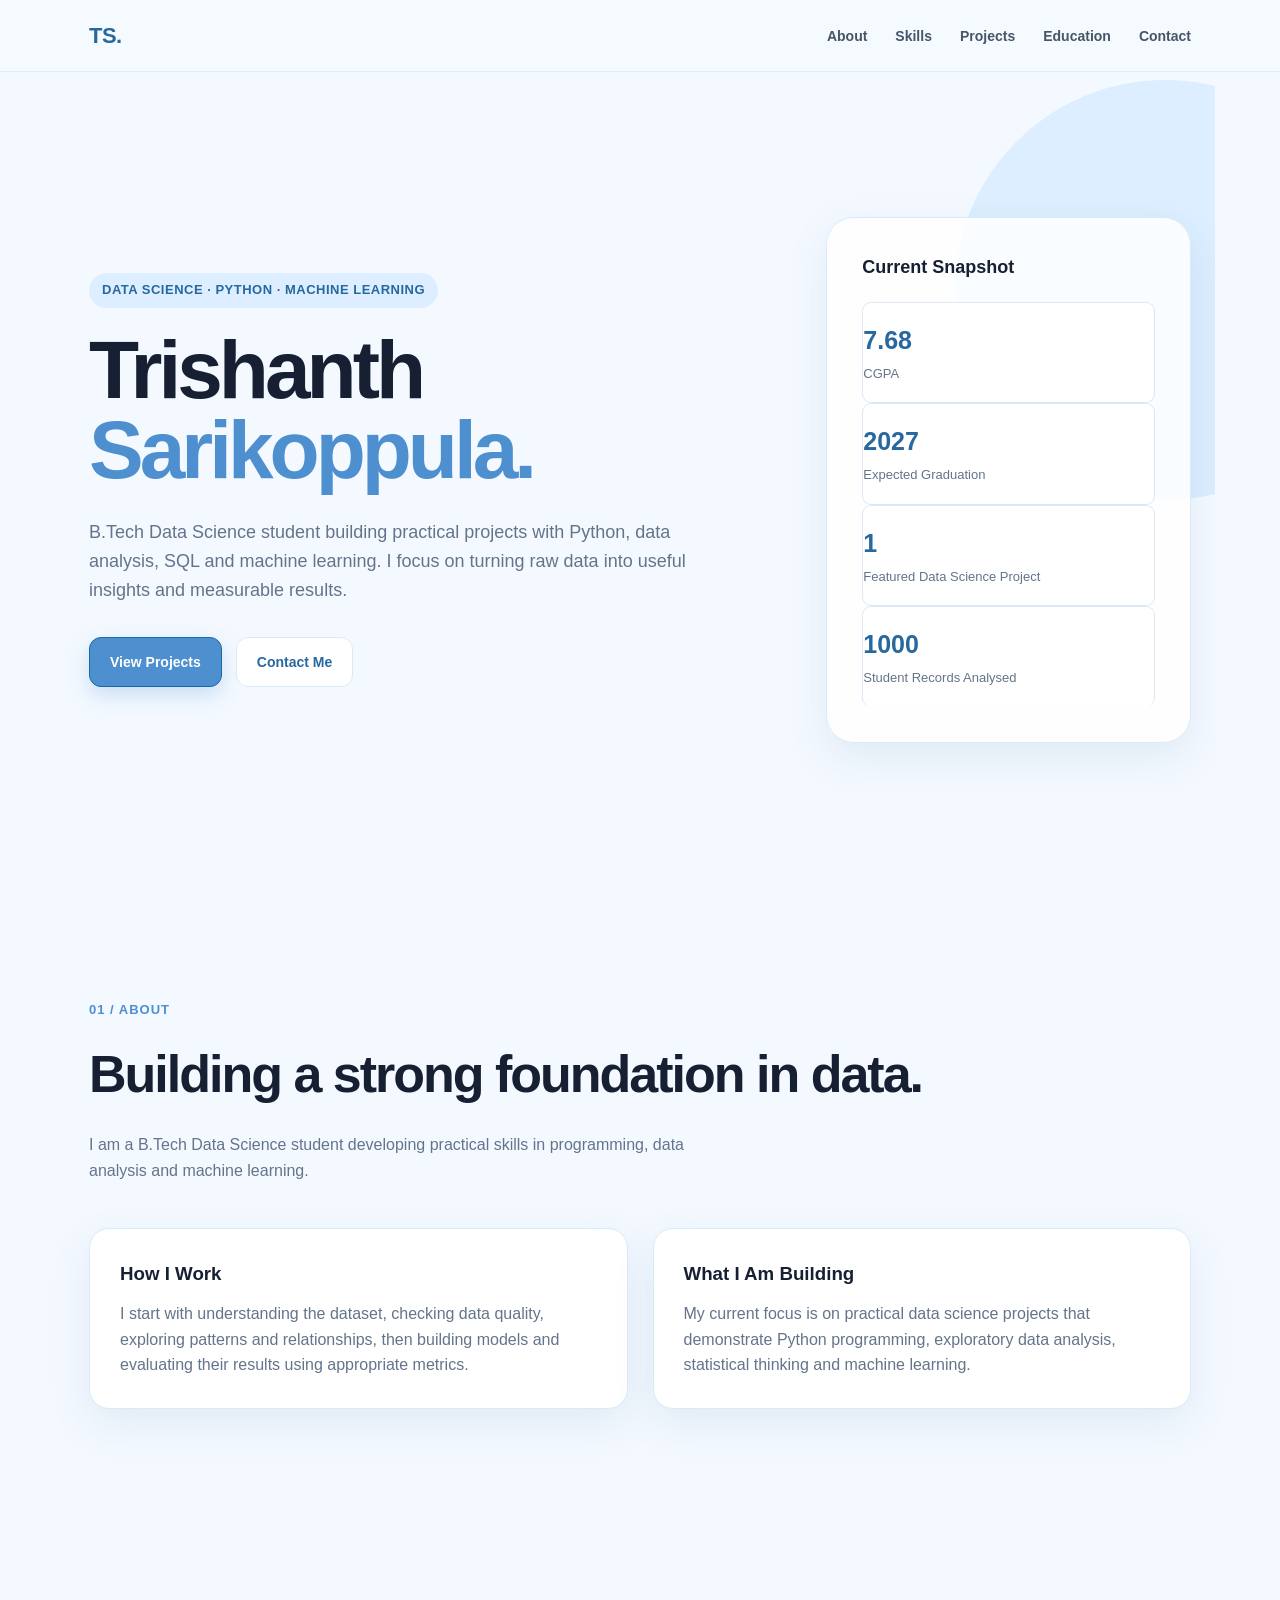
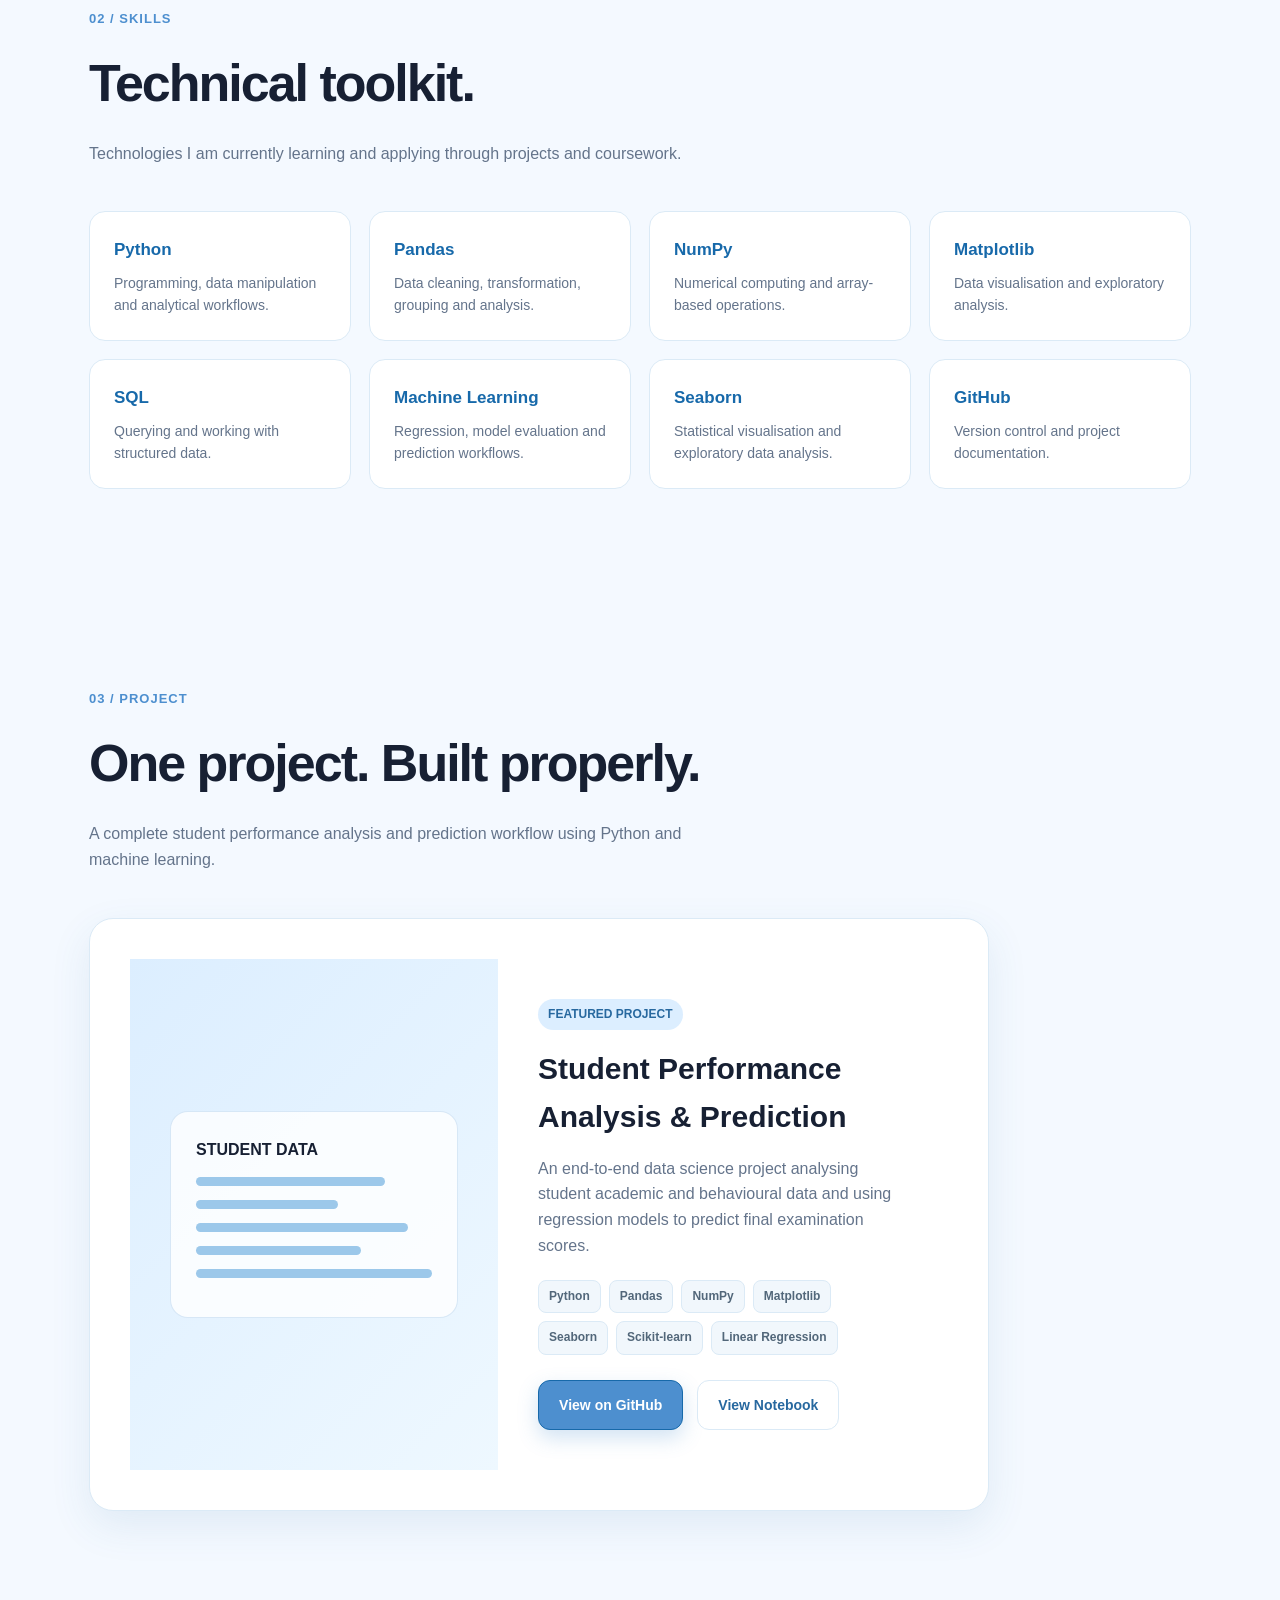
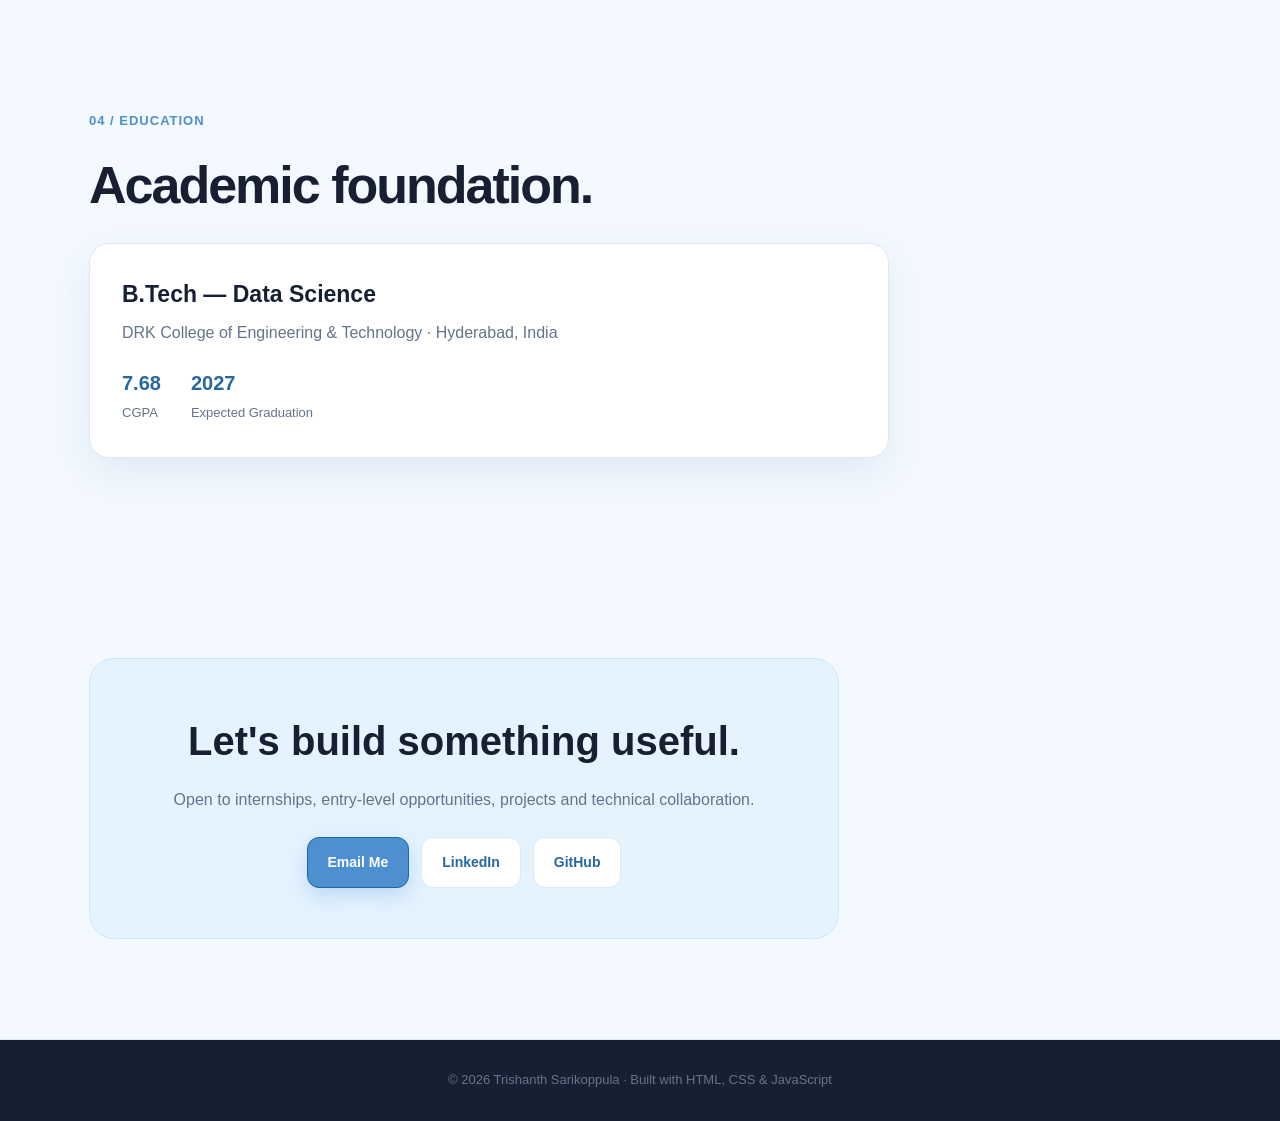
==== index.html @ ec7817df "Update index.html" ====
<!DOCTYPE html>
<html lang="en">
<head><link rel="stylesheet" href="style.css">
    <meta charset="UTF-8">
    <meta name="viewport" content="width=device-width, initial-scale=1.0">

    <meta name="description"
          content="Trishanth Sarikoppula — Data Science student portfolio focused on Python, data analysis, SQL and machine learning.">

    <title>Trishanth Sarikoppula | Data Science</title>

    <style>
        /* =========================
           RESET
        ========================= */

        * {
            margin: 0;
            padding: 0;
            box-sizing: border-box;
        }

        html {
            scroll-behavior: smooth;
        }
<script src="script.js"></script>
</body>
        body {
            font-family: Inter, Arial, sans-serif;
            background: #f5faff;
            color: #172033;
            line-height: 1.6;
        }

        a {
            color: inherit;
            text-decoration: none;
        }

        /* =========================
           VARIABLES
        ========================= */

        :root {
            --blue: #4d8fcf;
            --blue-dark: #27689f;
            --blue-light: #dceeff;
            --blue-pale: #edf7ff;
            --text: #172033;
            --muted: #64748b;
            --white: #ffffff;
            --border: #dbeaf6;
            --shadow: 0 15px 40px rgba(48, 111, 160, 0.10);
            --radius: 20px;
        }

        /* =========================
           NAVBAR
        ========================= */

        .navbar {
            position: fixed;
            top: 0;
            left: 0;
            width: 100%;
            z-index: 1000;

            background: rgba(245, 250, 255, 0.88);
            backdrop-filter: blur(14px);

            border-bottom: 1px solid rgba(219, 234, 246, 0.8);
        }

        .nav-container {
            max-width: 1150px;
            margin: auto;
            padding: 18px 24px;

            display: flex;
            align-items: center;
            justify-content: space-between;
        }

        .logo {
            font-size: 22px;
            font-weight: 800;
            color: var(--blue-dark);
            letter-spacing: -0.5px;
        }

        .nav-links {
            display: flex;
            gap: 28px;
            list-style: none;
        }

        .nav-links a {
            color: #475569;
            font-size: 14px;
            font-weight: 600;
            transition: 0.25s ease;
        }

        .nav-links a:hover {
            color: var(--blue-dark);
        }

        /* =========================
           HERO
        ========================= */

        .hero {
            min-height: 100vh;
            max-width: 1150px;
            margin: auto;

            padding: 150px 24px 90px;

            display: grid;
            grid-template-columns: 1.3fr 0.7fr;
            gap: 60px;
            align-items: center;
        }

        .eyebrow {
            display: inline-block;

            padding: 7px 13px;
            margin-bottom: 22px;

            background: var(--blue-light);
            color: var(--blue-dark);

            border-radius: 30px;

            font-size: 13px;
            font-weight: 700;
            letter-spacing: 0.5px;
        }

        .hero h1 {
            font-size: clamp(48px, 7vw, 82px);
            line-height: 0.98;
            letter-spacing: -4px;
            margin-bottom: 28px;
        }

        .hero h1 span {
            color: var(--blue);
        }

        .hero-description {
            max-width: 650px;
            color: var(--muted);
            font-size: 18px;
            margin-bottom: 32px;
        }

        .buttons {
            display: flex;
            gap: 14px;
            flex-wrap: wrap;
        }

        .btn {
            display: inline-flex;
            align-items: center;
            justify-content: center;

            padding: 13px 20px;

            border-radius: 12px;

            font-size: 14px;
            font-weight: 700;

            transition: 0.25s ease;
        }

        .btn-primary {
            background: var(--blue);
            color: white;
            box-shadow: 0 8px 20px rgba(77, 143, 207, 0.25);
        }

        .btn-primary:hover {
            background: var(--blue-dark);
            transform: translateY(-2px);
        }

        .btn-secondary {
            background: white;
            color: var(--blue-dark);
            border: 1px solid var(--border);
        }

        .btn-secondary:hover {
            border-color: var(--blue);
            transform: translateY(-2px);
        }

        /* =========================
           HERO CARD
        ========================= */

        .hero-card {
            background: rgba(255,255,255,0.85);
            border: 1px solid var(--border);

            border-radius: 28px;
            padding: 35px;

            box-shadow: var(--shadow);

            animation: floatCard 5s ease-in-out infinite;
        }

        @keyframes floatCard {

            0%, 100% {
                transform: translateY(0);
            }

            50% {
                transform: translateY(-7px);
            }
        }

        .hero-card h3 {
            margin-bottom: 20px;
            font-size: 18px;
        }

        .stat {
            padding: 17px 0;
            border-bottom: 1px solid var(--border);
        }

        .stat:last-child {
            border-bottom: none;
        }

        .stat strong {
            display: block;
            font-size: 25px;
            color: var(--blue-dark);
        }

        .stat span {
            color: var(--muted);
            font-size: 13px;
        }

        /* =========================
           GENERAL SECTION
        ========================= */

        section {
            max-width: 1150px;
            margin: auto;
            padding: 100px 24px;
        }

        .section-number {
            color: var(--blue);
            font-size: 13px;
            font-weight: 800;
            letter-spacing: 1px;
            margin-bottom: 12px;
        }

        .section-title {
            font-size: clamp(32px, 5vw, 52px);
            letter-spacing: -2px;
            margin-bottom: 16px;
        }

        .section-description {
            max-width: 650px;
            color: var(--muted);
            margin-bottom: 45px;
        }

        /* =========================
           ABOUT
        ========================= */

        .about-grid {
            display: grid;
            grid-template-columns: 1fr 1fr;
            gap: 25px;
        }

        .about-card {
            background: white;
            border: 1px solid var(--border);
            border-radius: var(--radius);
            padding: 30px;
            box-shadow: var(--shadow);
        }

        .about-card h3 {
            margin-bottom: 12px;
        }

        .about-card p {
            color: var(--muted);
        }

        /* =========================
           SKILLS
        ========================= */

        .skills-grid {
            display: grid;
            grid-template-columns: repeat(4, 1fr);
            gap: 18px;
        }

        .skill-card {
            background: white;
            border: 1px solid var(--border);
            border-radius: 16px;
            padding: 24px;

            transition: 0.25s ease;
        }

        .skill-card:hover {
            transform: translateY(-4px);
            box-shadow: var(--shadow);
            border-color: #b9d8ef;
        }

        .skill-card h3 {
            margin-bottom: 8px;
            font-size: 17px;
        }

        .skill-card p {
            color: var(--muted);
            font-size: 14px;
        }

        /* =========================
           PROJECT
        ========================= */

        .project-card {
            background: white;
            border: 1px solid var(--border);
            border-radius: 24px;
            overflow: hidden;
            box-shadow: var(--shadow);

            display: grid;
            grid-template-columns: 0.9fr 1.1fr;
        }

        .project-visual {
            background:
                linear-gradient(
                    135deg,
                    #dceeff,
                    #eef8ff
                );

            padding: 40px;

            display: flex;
            align-items: center;
            justify-content: center;
        }

        .data-box {
            width: 100%;
            max-width: 300px;

            background: rgba(255,255,255,0.8);

            border: 1px solid rgba(77,143,207,0.2);

            border-radius: 18px;

            padding: 25px;
        }

        .data-line {
            height: 9px;
            border-radius: 10px;
            background: #9cc8ea;
            margin: 14px 0;
        }

        .data-line:nth-child(2) {
            width: 80%;
        }

        .data-line:nth-child(3) {
            width: 60%;
        }

        .data-line:nth-child(4) {
            width: 90%;
        }

        .data-line:nth-child(5) {
            width: 70%;
        }

        .project-content {
            padding: 40px;
        }

        .project-tag {
            display: inline-block;
            background: var(--blue-light);
            color: var(--blue-dark);

            padding: 6px 10px;
            border-radius: 20px;

            font-size: 12px;
            font-weight: 700;

            margin-bottom: 15px;
        }

        .project-content h3 {
            font-size: 30px;
            margin-bottom: 15px;
        }

        .project-content p {
            color: var(--muted);
            margin-bottom: 22px;
        }

        .tech-stack {
            display: flex;
            flex-wrap: wrap;
            gap: 8px;
            margin-bottom: 25px;
        }

        .tech {
            padding: 6px 10px;

            background: #f1f7fc;
            border: 1px solid var(--border);

            border-radius: 8px;

            color: #52677a;
            font-size: 12px;
            font-weight: 600;
        }

        /* =========================
           EDUCATION
        ========================= */

        .education-card {
            background: white;
            border: 1px solid var(--border);
            border-radius: var(--radius);
            padding: 32px;
            box-shadow: var(--shadow);
        }

        .education-card h3 {
            font-size: 23px;
            margin-bottom: 7px;
        }

        .education-card p {
            color: var(--muted);
        }

        .education-meta {
            display: flex;
            gap: 30px;
            margin-top: 22px;
            flex-wrap: wrap;
        }

        .education-meta div strong {
            display: block;
            color: var(--blue-dark);
            font-size: 20px;
        }

        .education-meta div span {
            color: var(--muted);
            font-size: 13px;
        }

        /* =========================
           CONTACT
        ========================= */

        .contact-box {
            background: #e5f3ff;
            border: 1px solid #cce6f8;

            border-radius: 25px;
            padding: 50px;

            text-align: center;
        }

        .contact-box h2 {
            font-size: 40px;
            margin-bottom: 14px;
        }

        .contact-box p {
            color: var(--muted);
            margin-bottom: 25px;
        }

        .contact-links {
            display: flex;
            justify-content: center;
            flex-wrap: wrap;
            gap: 12px;
        }

        /* =========================
           FOOTER
        ========================= */

        footer {
            text-align: center;
            padding: 30px 20px;

            border-top: 1px solid var(--border);

            color: var(--muted);
            font-size: 13px;
        }

        /* =========================
           RESPONSIVE
        ========================= */

        @media (max-width: 850px) {

            .nav-links {
                gap: 13px;
            }

            .hero {
                grid-template-columns: 1fr;
                padding-top: 130px;
            }

            .hero-card {
                max-width: 500px;
            }

            .about-grid {
                grid-template-columns: 1fr;
            }

            .skills-grid {
                grid-template-columns: repeat(2, 1fr);
            }

            .project-card {
                grid-template-columns: 1fr;
            }
        }

        @media (max-width: 600px) {

            .nav-container {
                padding: 15px;
            }

            .logo {
                font-size: 18px;
            }

            .nav-links {
                display: none;
            }

            section {
                padding: 75px 18px;
            }

            .hero {
                padding-left: 18px;
                padding-right: 18px;
            }

            .hero h1 {
                letter-spacing: -2px;
            }

            .skills-grid {
                grid-template-columns: 1fr;
            }

            .project-content,
            .project-visual {
                padding: 28px;
            }

            .contact-box {
                padding: 35px 20px;
            }

            .contact-box h2 {
                font-size: 32px;
            }
        }

        /* =========================
           REVEAL ANIMATION
        ========================= */

        .reveal {
            opacity: 0;
            transform: translateY(18px);
            transition: opacity 0.7s ease, transform 0.7s ease;
        }

        .reveal.show {
            opacity: 1;
            transform: translateY(0);
        }

        /* Accessibility */

        @media (prefers-reduced-motion: reduce) {

            html {
                scroll-behavior: auto;
            }

            *,
            *::before,
            *::after {
                animation: none !important;
                transition: none !important;
            }
        }
    </style>
</head>

<body>

    <!-- =========================
         NAVIGATION
    ========================== -->

    <header class="navbar">

        <div class="nav-container">

            <a href="#home" class="logo">TS.</a>

            <ul class="nav-links">
                <li><a href="#about">About</a></li>
                <li><a href="#skills">Skills</a></li>
                <li><a href="#projects">Projects</a></li>
                <li><a href="#education">Education</a></li>
                <li><a href="#contact">Contact</a></li>
            </ul>

        </div>

    </header>


    <main>

        <!-- =========================
             HERO
        ========================== -->

        <section id="home" class="hero">

            <div class="hero-content reveal">

                <span class="eyebrow">
                    DATA SCIENCE · PYTHON · MACHINE LEARNING
                </span>

                <h1>
                    Trishanth<br>
                    <span>Sarikoppula.</span>
                </h1>

                <p class="hero-description">
                    B.Tech Data Science student building practical projects
                    with Python, data analysis, SQL and machine learning.
                    I focus on turning raw data into useful insights and
                    measurable results.
                </p>

                <div class="buttons">

                    <a href="#projects" class="btn btn-primary">
                        View Projects
                    </a>

                    <a href="#contact" class="btn btn-secondary">
                        Contact Me
                    </a>

                </div>

            </div>


            <div class="hero-card reveal">

                <h3>Current Snapshot</h3>

                <div class="stat">
                    <strong>7.68</strong>
                    <span>CGPA</span>
                </div>

                <div class="stat">
                    <strong>2027</strong>
                    <span>Expected Graduation</span>
                </div>

                <div class="stat">
                    <strong>1</strong>
                    <span>Featured Data Science Project</span>
                </div>

                <div class="stat">
                    <strong>1000</strong>
                    <span>Student Records Analysed</span>
                </div>

            </div>

        </section>


        <!-- =========================
             ABOUT
        ========================== -->

        <section id="about">

            <div class="reveal">

                <div class="section-number">01 / ABOUT</div>

                <h2 class="section-title">
                    Building a strong foundation in data.
                </h2>

                <p class="section-description">
                    I am a B.Tech Data Science student developing practical
                    skills in programming, data analysis and machine learning.
                </p>

            </div>


            <div class="about-grid">

                <div class="about-card reveal">

                    <h3>How I Work</h3>

                    <p>
                        I start with understanding the dataset, checking
                        data quality, exploring patterns and relationships,
                        then building models and evaluating their results
                        using appropriate metrics.
                    </p>

                </div>


                <div class="about-card reveal">

                    <h3>What I Am Building</h3>

                    <p>
                        My current focus is on practical data science
                        projects that demonstrate Python programming,
                        exploratory data analysis, statistical thinking
                        and machine learning.
                    </p>

                </div>

            </div>

        </section>


        <!-- =========================
             SKILLS
        ========================== -->

        <section id="skills">

            <div class="reveal">

                <div class="section-number">02 / SKILLS</div>

                <h2 class="section-title">
                    Technical toolkit.
                </h2>

                <p class="section-description">
                    Technologies I am currently learning and applying
                    through projects and coursework.
                </p>

            </div>


            <div class="skills-grid">

                <div class="skill-card reveal">
                    <h3>Python</h3>
                    <p>
                        Programming, data manipulation and
                        analytical workflows.
                    </p>
                </div>

                <div class="skill-card reveal">
                    <h3>Pandas</h3>
                    <p>
                        Data cleaning, transformation,
                        grouping and analysis.
                    </p>
                </div>

                <div class="skill-card reveal">
                    <h3>NumPy</h3>
                    <p>
                        Numerical computing and
                        array-based operations.
                    </p>
                </div>

                <div class="skill-card reveal">
                    <h3>Matplotlib</h3>
                    <p>
                        Data visualisation and
                        exploratory analysis.
                    </p>
                </div>

                <div class="skill-card reveal">
                    <h3>SQL</h3>
                    <p>
                        Querying and working with
                        structured data.
                    </p>
                </div>

                <div class="skill-card reveal">
                    <h3>Machine Learning</h3>
                    <p>
                        Regression, model evaluation
                        and prediction workflows.
                    </p>
                </div>

                <div class="skill-card reveal">
                    <h3>Seaborn</h3>
                    <p>
                        Statistical visualisation and
                        exploratory data analysis.
                    </p>
                </div>

                <div class="skill-card reveal">
                    <h3>GitHub</h3>
                    <p>
                        Version control and project
                        documentation.
                    </p>
                </div>

            </div>

        </section>


        <!-- =========================
             PROJECTS
        ========================== -->

        <section id="projects">

            <div class="reveal">

                <div class="section-number">03 / PROJECT</div>

                <h2 class="section-title">
                    One project. Built properly.
                </h2>

                <p class="section-description">
                    A complete student performance analysis and prediction
                    workflow using Python and machine learning.
                </p>

            </div>


            <div class="project-card reveal">

                <div class="project-visual">

                    <div class="data-box">

                        <strong>
                            STUDENT DATA
                        </strong>

                        <div class="data-line"></div>
                        <div class="data-line"></div>
                        <div class="data-line"></div>
                        <div class="data-line"></div>
                        <div class="data-line"></div>

                    </div>

                </div>


                <div class="project-content">

                    <span class="project-tag">
                        FEATURED PROJECT
                    </span>

                    <h3>
                        Student Performance Analysis & Prediction
                    </h3>

                    <p>
                        An end-to-end data science project analysing
                        student academic and behavioural data and using
                        regression models to predict final examination
                        scores.
                    </p>


                    <div class="tech-stack">

                        <span class="tech">Python</span>
                        <span class="tech">Pandas</span>
                        <span class="tech">NumPy</span>
                        <span class="tech">Matplotlib</span>
                        <span class="tech">Seaborn</span>
                        <span class="tech">Scikit-learn</span>
                        <span class="tech">Linear Regression</span>

                    </div>


                    <div class="buttons">

                        <a
                            class="btn btn-primary"
                            href="https://github.com/trishanthsarikoppula-create/trishanth-portfolio"
                            target="_blank"
                            rel="noopener noreferrer">
                            View on GitHub
                        </a>

                        <a
                            class="btn btn-secondary"
                            href="https://github.com/trishanthsarikoppula-create/trishanth-portfolio/blob/main/Student_Performance_Analysis_Prediction.ipynb"
                            target="_blank"
                            rel="noopener noreferrer">
                            View Notebook
                        </a>

                    </div>

                </div>

            </div>

        </section>


        <!-- =========================
             EDUCATION
        ========================== -->

        <section id="education">

            <div class="reveal">

                <div class="section-number">04 / EDUCATION</div>

                <h2 class="section-title">
                    Academic foundation.
                </h2>

            </div>


            <div class="education-card reveal">

                <h3>
                    B.Tech — Data Science
                </h3>

                <p>
                    DRK College of Engineering & Technology · Hyderabad, India
                </p>


                <div class="education-meta">

                    <div>
                        <strong>7.68</strong>
                        <span>CGPA</span>
                    </div>

                    <div>
                        <strong>2027</strong>
                        <span>Expected Graduation</span>
                    </div>

                </div>

            </div>

        </section>


        <!-- =========================
             CONTACT
        ========================== -->

        <section id="contact">

            <div class="contact-box reveal">

                <h2>
                    Let's build something useful.
                </h2>

                <p>
                    Open to internships, entry-level opportunities,
                    projects and technical collaboration.
                </p>


                <div class="contact-links">

                    <a
                        class="btn btn-primary"
                        href="mailto:trishanthsarikoppula@gmail.com">
                        Email Me
                    </a>

                    <a
                        class="btn btn-secondary"
                        href="https://www.linkedin.com/in/trishanth-sarikoppula-138904374/"
                        target="_blank"
                        rel="noopener noreferrer">
                        LinkedIn
                    </a>

                    <a
                        class="btn btn-secondary"
                        href="https://github.com/trishanthsarikoppula-create"
                        target="_blank"
                        rel="noopener noreferrer">
                        GitHub
                    </a>

                </div>

            </div>

        </section>

    </main>


    <!-- =========================
         FOOTER
    ========================== -->

    <footer>

        © 2026 Trishanth Sarikoppula ·
        Built with HTML, CSS & JavaScript

    </footer>


    <!-- =========================
         JAVASCRIPT
    ========================== -->

    <script>

        const revealElements =
            document.querySelectorAll(".reveal");

        const observer =
            new IntersectionObserver(
                (entries) => {

                    entries.forEach((entry) => {

                        if (entry.isIntersecting) {

                            entry.target.classList.add("show");

                            observer.unobserve(entry.target);

                        }

                    });

                },
                {
                    threshold: 0.12
                }
            );


        revealElements.forEach((element) => {

            observer.observe(element);

        });

    </script><script src="script.js"></script>
</body>
</html>

</body>
</html>
---- style.css ----
/* =========================
   RESET
========================= */

* {
    margin: 0;
    padding: 0;
    box-sizing: border-box;
}

html {
    scroll-behavior: smooth;
}

body {
    font-family: Arial, Helvetica, sans-serif;
    background: #f4f9ff;
    color: #172033;
    line-height: 1.6;
}

a {
    text-decoration: none;
    color: inherit;
}

.container {
    width: min(1120px, 90%);
    margin: auto;
}


/* =========================
   NAVIGATION
========================= */

nav {
    position: sticky;
    top: 0;
    z-index: 100;
    background: rgba(255, 255, 255, 0.94);
    border-bottom: 1px solid #dbe8f5;
    backdrop-filter: blur(10px);
}

.nav-inner {
    height: 72px;
    display: flex;
    align-items: center;
    justify-content: space-between;
}

.logo {
    font-size: 1.25rem;
    font-weight: 800;
    color: #1769aa;
}

.nav-links {
    display: flex;
    gap: 28px;
    list-style: none;
}

.nav-links a {
    font-size: 0.95rem;
    color: #44546a;
    transition: color 0.2s ease;
}

.nav-links a:hover {
    color: #1769aa;
}


/* =========================
   HERO
========================= */

.hero {
    min-height: 88vh;
    display: flex;
    align-items: center;
    position: relative;
    overflow: hidden;
}

.hero::before {
    content: "";
    position: absolute;
    width: 420px;
    height: 420px;
    border-radius: 50%;
    background: #dceeff;
    right: -160px;
    top: 80px;
    z-index: -1;
}

.hero-content {
    max-width: 800px;
    animation: fadeUp 0.8s ease both;
}

.eyebrow {
    display: inline-block;
    color: #1769aa;
    font-size: 0.85rem;
    font-weight: 700;
    letter-spacing: 2px;
    margin-bottom: 18px;
}

h1 {
    font-size: clamp(3rem, 7vw, 5.8rem);
    line-height: 0.98;
    letter-spacing: -3px;
    margin-bottom: 25px;
}

h1 span {
    color: #1769aa;
}

.hero-description {
    max-width: 680px;
    color: #596b80;
    font-size: 1.15rem;
    margin-bottom: 32px;
}

.buttons {
    display: flex;
    gap: 14px;
    flex-wrap: wrap;
}

.btn {
    display: inline-block;
    padding: 13px 22px;
    border-radius: 8px;
    font-weight: 700;
    border: 1px solid #1769aa;
    transition:
        transform 0.2s ease,
        box-shadow 0.2s ease;
}

.btn:hover {
    transform: translateY(-2px);
}

.btn-primary {
    background: #1769aa;
    color: white;
    box-shadow: 0 8px 22px rgba(23, 105, 170, 0.18);
}

.btn-secondary {
    background: white;
    color: #1769aa;
}


/* =========================
   SECTIONS
========================= */

section {
    padding: 100px 0;
}

.section-number {
    color: #1769aa;
    font-size: 0.8rem;
    font-weight: 800;
    letter-spacing: 2px;
    margin-bottom: 10px;
}

.section-title {
    font-size: 2.5rem;
    margin-bottom: 15px;
    letter-spacing: -1px;
}

.section-intro {
    color: #66788c;
    max-width: 650px;
    margin-bottom: 45px;
}


/* =========================
   ABOUT
========================= */

.about {
    background: white;
}

.about-grid {
    display: grid;
    grid-template-columns: 1fr 1fr;
    gap: 60px;
    align-items: start;
}

.about-text p {
    margin-bottom: 18px;
    color: #56687c;
}

.facts {
    display: grid;
    gap: 15px;
}

.fact {
    padding: 20px;
    background: #f4f9ff;
    border: 1px solid #dceaf7;
    border-radius: 10px;
}

.fact strong {
    display: block;
    font-size: 1.4rem;
    color: #1769aa;
}

.fact span {
    color: #697b8e;
    font-size: 0.9rem;
}


/* =========================
   SKILLS
========================= */

.skills-grid {
    display: grid;
    grid-template-columns: repeat(4, 1fr);
    gap: 18px;
}

.skill-card {
    background: white;
    border: 1px solid #dce8f3;
    padding: 25px;
    border-radius: 12px;

    transition:
        transform 0.2s ease,
        box-shadow 0.2s ease;
}

.skill-card:hover {
    transform: translateY(-4px);
    box-shadow: 0 12px 30px rgba(50, 90, 120, 0.08);
}

.skill-card h3 {
    margin-bottom: 10px;
    color: #1769aa;
}

.skill-card p {
    color: #68798b;
    font-size: 0.9rem;
}


/* =========================
   PROJECT
========================= */

.project-section {
    background: white;
}

.project-card {
    background: #f4f9ff;
    border: 1px solid #d7e7f5;
    border-radius: 16px;
    padding: 40px;
    max-width: 900px;
}

.project-label {
    color: #1769aa;
    font-size: 0.8rem;
    font-weight: 800;
    letter-spacing: 1.5px;
    margin-bottom: 10px;
}

.project-card h3 {
    font-size: 2rem;
    margin-bottom: 15px;
}

.project-card > p {
    color: #5d6f82;
    margin-bottom: 25px;
}

.project-stats {
    display: grid;
    grid-template-columns: repeat(4, 1fr);
    gap: 12px;
    margin-bottom: 30px;
}

.stat {
    background: white;
    padding: 18px;
    border-radius: 9px;
    border: 1px solid #dce8f3;
}

.stat strong {
    display: block;
    color: #1769aa;
    font-size: 1.15rem;
}

.stat span {
    font-size: 0.78rem;
    color: #728397;
}

.tech-stack {
    display: flex;
    flex-wrap: wrap;
    gap: 8px;
    margin-bottom: 30px;
}

.tag {
    background: #e1f0ff;
    color: #1769aa;
    padding: 7px 12px;
    border-radius: 20px;
    font-size: 0.8rem;
    font-weight: 700;
}


/* =========================
   EDUCATION
========================= */

.education-card {
    background: white;
    border: 1px solid #dce8f3;
    padding: 30px;
    border-radius: 12px;
    max-width: 800px;
}

.education-card h3 {
    margin-bottom: 5px;
}

.education-card p {
    color: #66788c;
}


/* =========================
   CONTACT
========================= */

.contact {
    background: #eaf5ff;
}

.contact-box {
    max-width: 750px;
}

.contact-box p {
    color: #5e7185;
    margin-bottom: 25px;
}

.contact-links {
    display: flex;
    gap: 12px;
    flex-wrap: wrap;
}

.contact-link {
    background: white;
    border: 1px solid #cfe1f0;
    padding: 12px 18px;
    border-radius: 8px;
    color: #1769aa;
    font-weight: 700;

    transition:
        transform 0.2s ease,
        box-shadow 0.2s ease;
}

.contact-link:hover {
    transform: translateY(-2px);
    box-shadow: 0 8px 20px rgba(40, 80, 110, 0.08);
}


/* =========================
   FOOTER
========================= */

footer {
    padding: 25px 0;
    background: #172033;
    color: #cbd7e4;
    text-align: center;
    font-size: 0.85rem;
}


/* =========================
   LOW-KEY ANIMATION
========================= */

@keyframes fadeUp {
    from {
        opacity: 0;
        transform: translateY(15px);
    }

    to {
        opacity: 1;
        transform: translateY(0);
    }
}


/* =========================
   RESPONSIVE
========================= */

@media (max-width: 800px) {

    .nav-links {
        display: none;
    }

    .hero {
        min-height: 80vh;
    }

    .about-grid {
        grid-template-columns: 1fr;
        gap: 35px;
    }

    .skills-grid {
        grid-template-columns: 1fr 1fr;
    }

    .project-stats {
        grid-template-columns: 1fr 1fr;
    }

    section {
        padding: 75px 0;
    }
}


@media (max-width: 500px) {

    h1 {
        font-size: 3rem;
    }

    .skills-grid {
        grid-template-columns: 1fr;
    }

    .project-stats {
        grid-template-columns: 1fr;
    }

    .project-card {
        padding: 25px;
    }
}
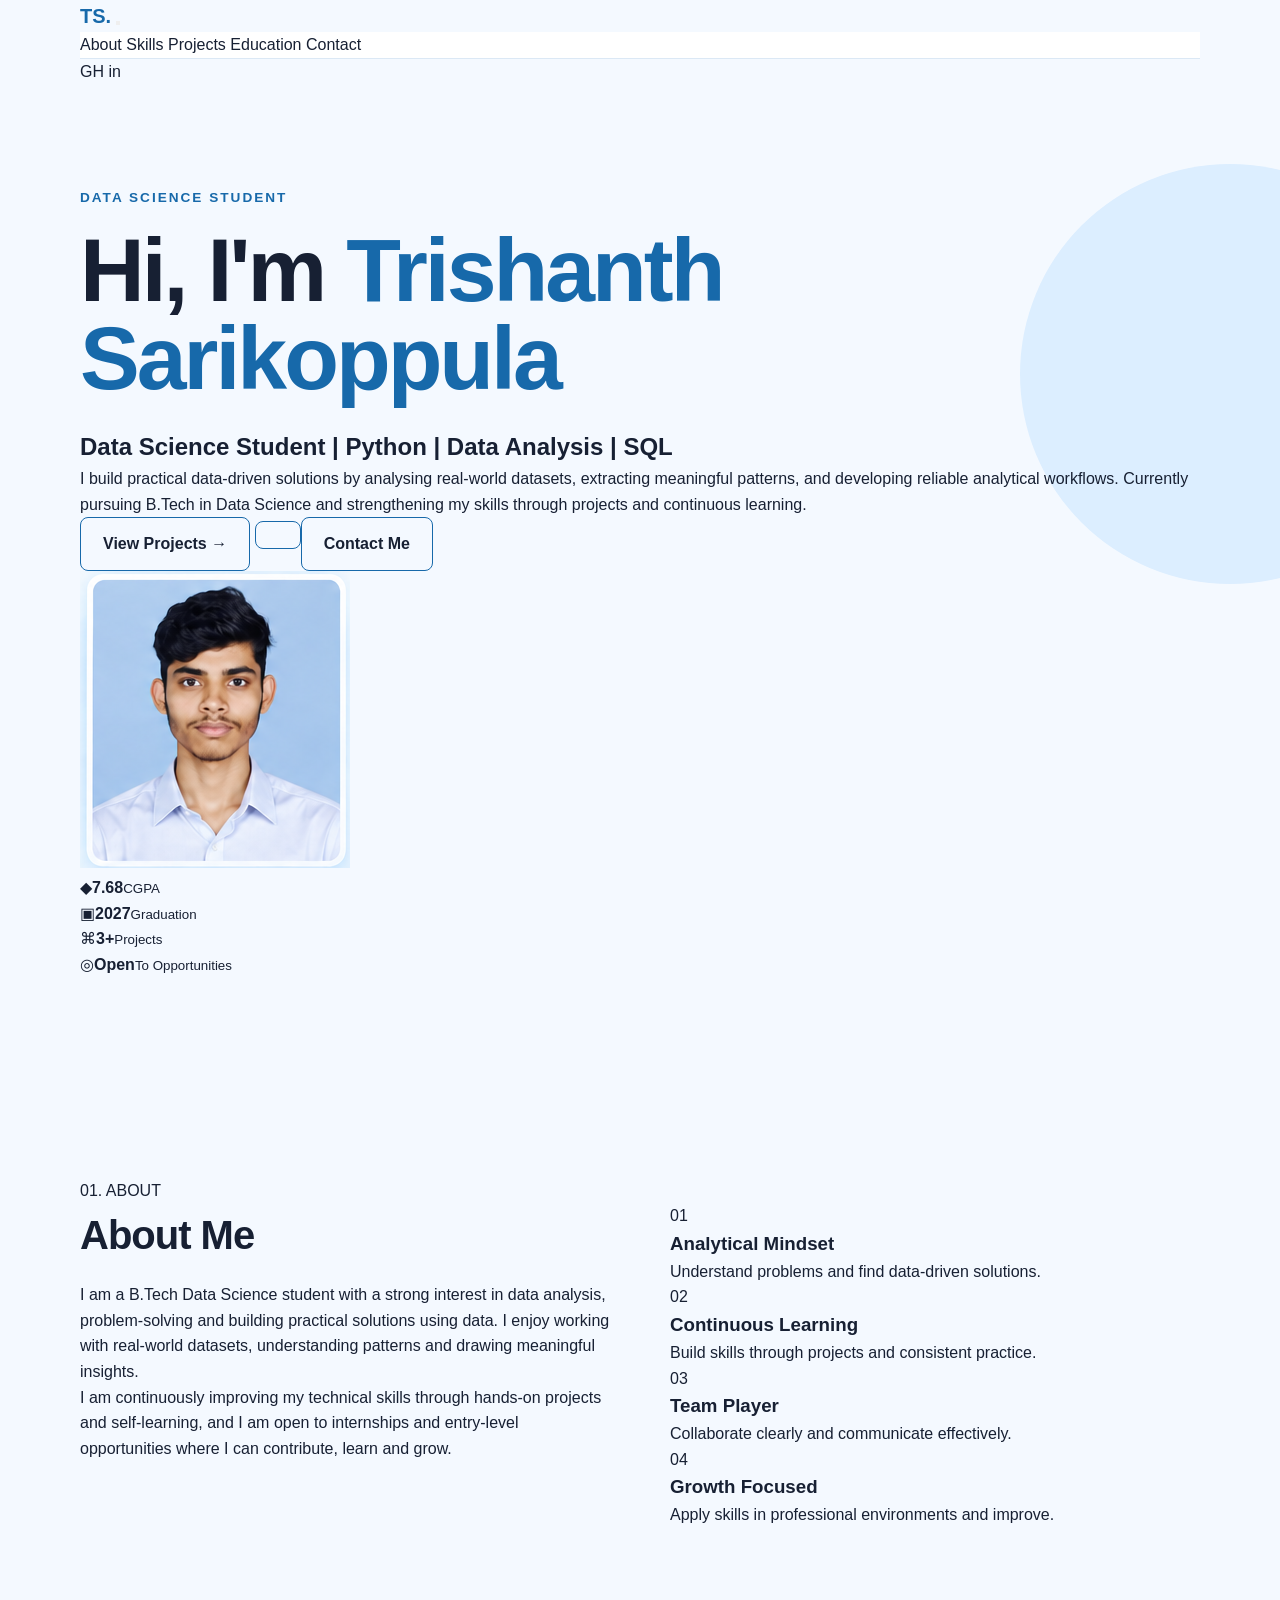
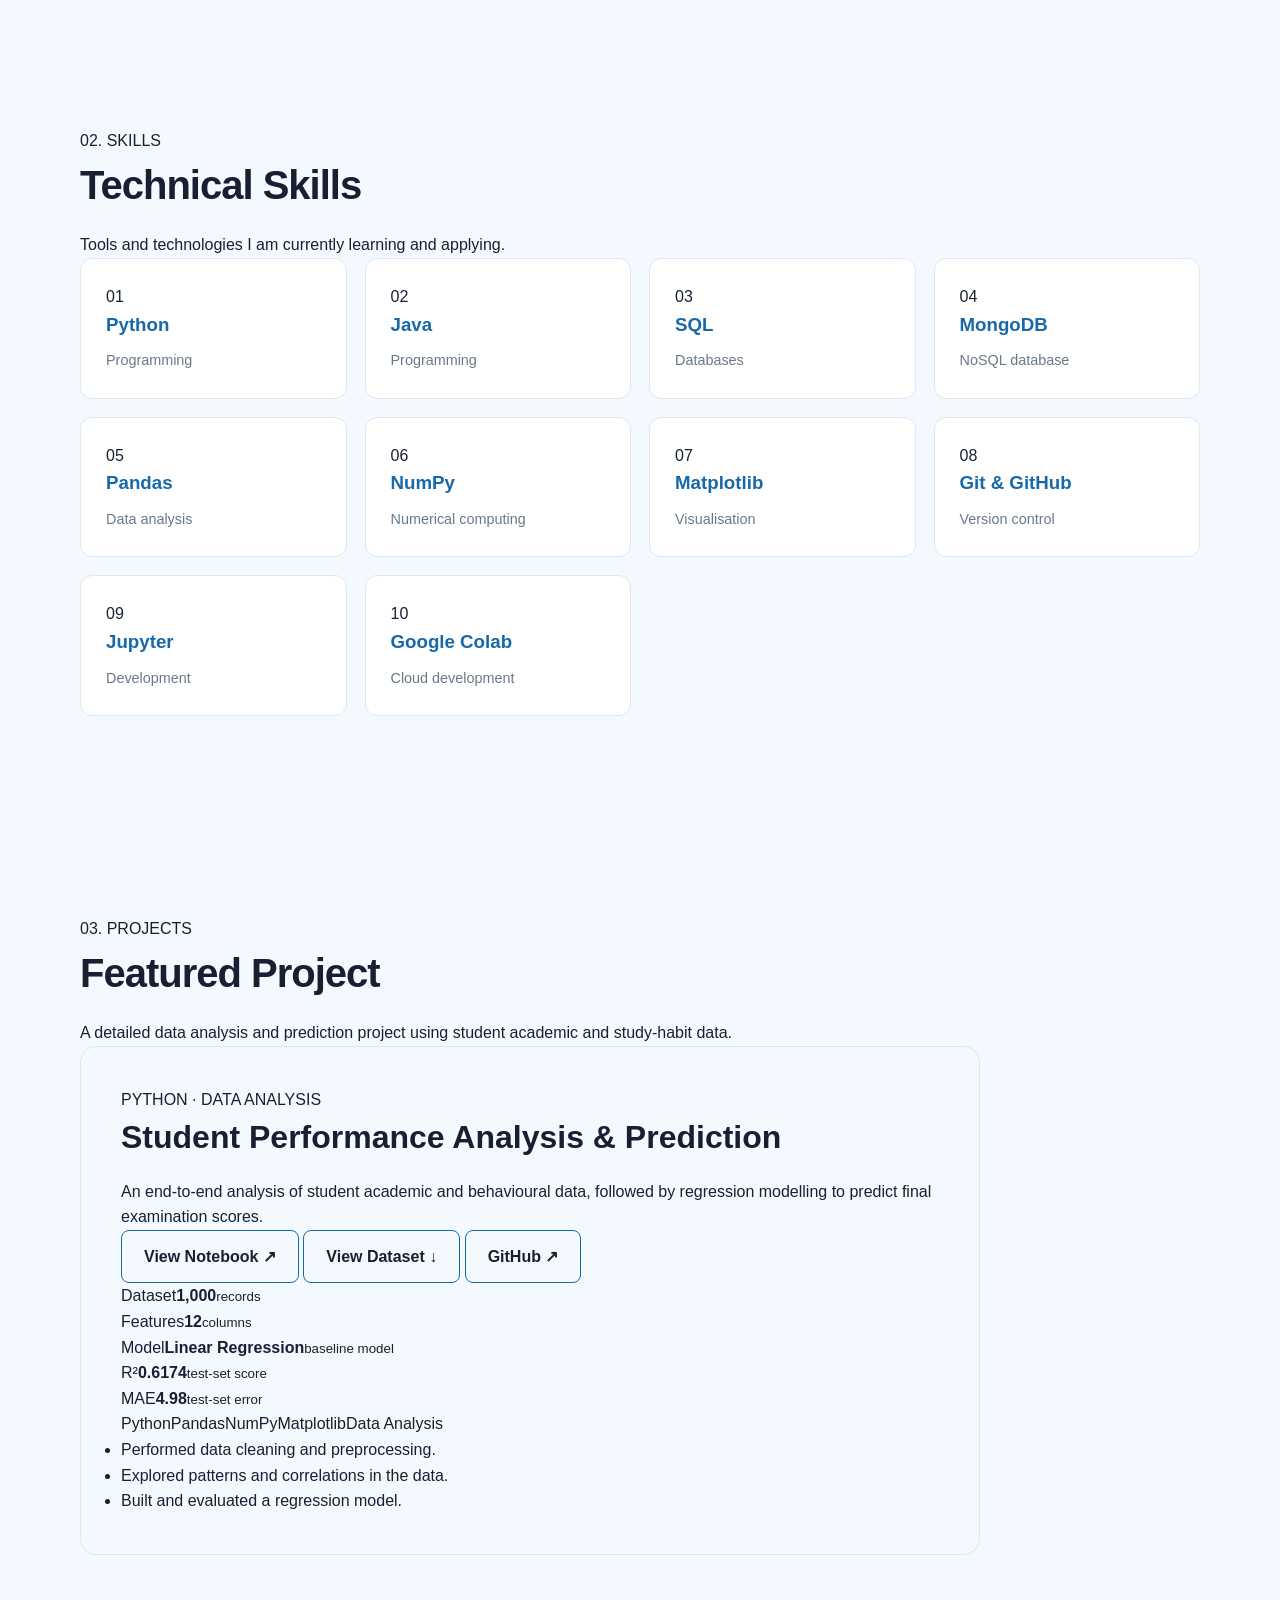
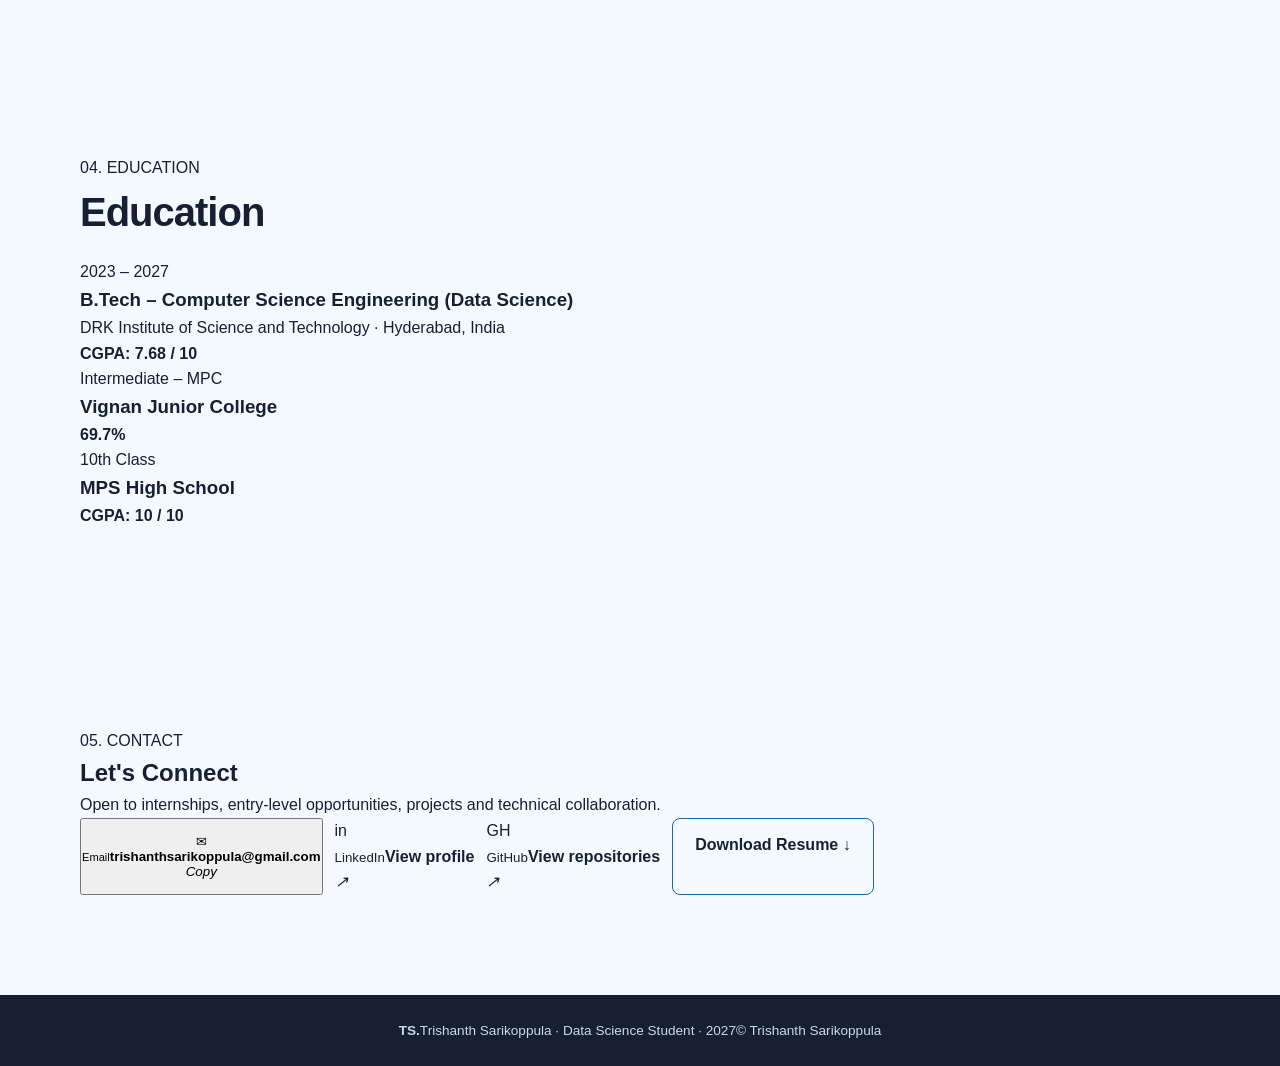
==== commit 8e42b43e: "Update index.html" ====
--- a/index.html
+++ b/index.html
@@ -1,1151 +1,165 @@
 <!DOCTYPE html>
 <html lang="en">
-<head><link rel="stylesheet" href="style.css">
-    <meta charset="UTF-8">
-    <meta name="viewport" content="width=device-width, initial-scale=1.0">
+<head>
+  <meta charset="UTF-8">
+  <meta name="viewport" content="width=device-width, initial-scale=1.0">
+  <meta name="description" content="Trishanth Sarikoppula — B.Tech Data Science student portfolio. Python, Java, SQL, MongoDB and data analysis projects.">
+  <meta name="theme-color" content="#eaf4ff">
+  <title>Trishanth Sarikoppula | Data Science</title>
+  <link rel="preconnect" href="https://fonts.googleapis.com">
+  <link rel="preconnect" href="https://fonts.gstatic.com" crossorigin>
+  <link href="https://fonts.googleapis.com/css2?family=Inter:wght@400;500;600;700;800&family=Manrope:wght@600;700;800&display=swap" rel="stylesheet">
+  <link rel="stylesheet" href="style.css">
+</head>
+<body>
+  <header class="site-header">
+    <div class="container nav-wrap">
+      <a class="logo" href="#home" aria-label="Trishanth home">TS<span>.</span></a>
+      <button class="menu-btn" id="menuBtn" aria-label="Open menu" aria-expanded="false">
+        <span></span><span></span><span></span>
+      </button>
+      <nav id="nav" aria-label="Primary navigation">
+        <a href="#about">About</a>
+        <a href="#skills">Skills</a>
+        <a href="#projects">Projects</a>
+        <a href="#education">Education</a>
+        <a href="#contact">Contact</a>
+      </nav>
+      <div class="nav-actions">
+        <a class="mini-link" href="https://github.com/trishanthsarikoppula-create" target="_blank" rel="noopener" aria-label="GitHub">GH</a>
+        <a class="mini-link" href="https://www.linkedin.com/in/trishanth-sarikoppula-138904374" target="_blank" rel="noopener" aria-label="LinkedIn">in</a>
+        <a class="nav-resume" href="resume-view.html"</a>
+      </div>
+    </div>
+  </header>
 
-    <meta name="description"
-          content="Trishanth Sarikoppula — Data Science student portfolio focused on Python, data analysis, SQL and machine learning.">
-
-    <title>Trishanth Sarikoppula | Data Science</title>
-
-    <style>
-        /* =========================
-           RESET
-        ========================= */
-
-        * {
-            margin: 0;
-            padding: 0;
-            box-sizing: border-box;
-        }
-
-        html {
-            scroll-behavior: smooth;
-        }
-<script src="script.js"></script>
-</body>
-        body {
-            font-family: Inter, Arial, sans-serif;
-            background: #f5faff;
-            color: #172033;
-            line-height: 1.6;
-        }
-
-        a {
-            color: inherit;
-            text-decoration: none;
-        }
-
-        /* =========================
-           VARIABLES
-        ========================= */
-
-        :root {
-            --blue: #4d8fcf;
-            --blue-dark: #27689f;
-            --blue-light: #dceeff;
-            --blue-pale: #edf7ff;
-            --text: #172033;
-            --muted: #64748b;
-            --white: #ffffff;
-            --border: #dbeaf6;
-            --shadow: 0 15px 40px rgba(48, 111, 160, 0.10);
-            --radius: 20px;
-        }
-
-        /* =========================
-           NAVBAR
-        ========================= */
-
-        .navbar {
-            position: fixed;
-            top: 0;
-            left: 0;
-            width: 100%;
-            z-index: 1000;
-
-            background: rgba(245, 250, 255, 0.88);
-            backdrop-filter: blur(14px);
-
-            border-bottom: 1px solid rgba(219, 234, 246, 0.8);
-        }
-
-        .nav-container {
-            max-width: 1150px;
-            margin: auto;
-            padding: 18px 24px;
-
-            display: flex;
-            align-items: center;
-            justify-content: space-between;
-        }
-
-        .logo {
-            font-size: 22px;
-            font-weight: 800;
-            color: var(--blue-dark);
-            letter-spacing: -0.5px;
-        }
-
-        .nav-links {
-            display: flex;
-            gap: 28px;
-            list-style: none;
-        }
-
-        .nav-links a {
-            color: #475569;
-            font-size: 14px;
-            font-weight: 600;
-            transition: 0.25s ease;
-        }
-
-        .nav-links a:hover {
-            color: var(--blue-dark);
-        }
-
-        /* =========================
-           HERO
-        ========================= */
-
-        .hero {
-            min-height: 100vh;
-            max-width: 1150px;
-            margin: auto;
-
-            padding: 150px 24px 90px;
-
-            display: grid;
-            grid-template-columns: 1.3fr 0.7fr;
-            gap: 60px;
-            align-items: center;
-        }
-
-        .eyebrow {
-            display: inline-block;
-
-            padding: 7px 13px;
-            margin-bottom: 22px;
-
-            background: var(--blue-light);
-            color: var(--blue-dark);
-
-            border-radius: 30px;
-
-            font-size: 13px;
-            font-weight: 700;
-            letter-spacing: 0.5px;
-        }
-
-        .hero h1 {
-            font-size: clamp(48px, 7vw, 82px);
-            line-height: 0.98;
-            letter-spacing: -4px;
-            margin-bottom: 28px;
-        }
-
-        .hero h1 span {
-            color: var(--blue);
-        }
-
-        .hero-description {
-            max-width: 650px;
-            color: var(--muted);
-            font-size: 18px;
-            margin-bottom: 32px;
-        }
-
-        .buttons {
-            display: flex;
-            gap: 14px;
-            flex-wrap: wrap;
-        }
-
-        .btn {
-            display: inline-flex;
-            align-items: center;
-            justify-content: center;
-
-            padding: 13px 20px;
-
-            border-radius: 12px;
-
-            font-size: 14px;
-            font-weight: 700;
-
-            transition: 0.25s ease;
-        }
-
-        .btn-primary {
-            background: var(--blue);
-            color: white;
-            box-shadow: 0 8px 20px rgba(77, 143, 207, 0.25);
-        }
-
-        .btn-primary:hover {
-            background: var(--blue-dark);
-            transform: translateY(-2px);
-        }
-
-        .btn-secondary {
-            background: white;
-            color: var(--blue-dark);
-            border: 1px solid var(--border);
-        }
-
-        .btn-secondary:hover {
-            border-color: var(--blue);
-            transform: translateY(-2px);
-        }
-
-        /* =========================
-           HERO CARD
-        ========================= */
-
-        .hero-card {
-            background: rgba(255,255,255,0.85);
-            border: 1px solid var(--border);
-
-            border-radius: 28px;
-            padding: 35px;
-
-            box-shadow: var(--shadow);
-
-            animation: floatCard 5s ease-in-out infinite;
-        }
-
-        @keyframes floatCard {
-
-            0%, 100% {
-                transform: translateY(0);
-            }
-
-            50% {
-                transform: translateY(-7px);
-            }
-        }
-
-        .hero-card h3 {
-            margin-bottom: 20px;
-            font-size: 18px;
-        }
-
-        .stat {
-            padding: 17px 0;
-            border-bottom: 1px solid var(--border);
-        }
-
-        .stat:last-child {
-            border-bottom: none;
-        }
-
-        .stat strong {
-            display: block;
-            font-size: 25px;
-            color: var(--blue-dark);
-        }
-
-        .stat span {
-            color: var(--muted);
-            font-size: 13px;
-        }
-
-        /* =========================
-           GENERAL SECTION
-        ========================= */
-
-        section {
-            max-width: 1150px;
-            margin: auto;
-            padding: 100px 24px;
-        }
-
-        .section-number {
-            color: var(--blue);
-            font-size: 13px;
-            font-weight: 800;
-            letter-spacing: 1px;
-            margin-bottom: 12px;
-        }
-
-        .section-title {
-            font-size: clamp(32px, 5vw, 52px);
-            letter-spacing: -2px;
-            margin-bottom: 16px;
-        }
-
-        .section-description {
-            max-width: 650px;
-            color: var(--muted);
-            margin-bottom: 45px;
-        }
-
-        /* =========================
-           ABOUT
-        ========================= */
-
-        .about-grid {
-            display: grid;
-            grid-template-columns: 1fr 1fr;
-            gap: 25px;
-        }
-
-        .about-card {
-            background: white;
-            border: 1px solid var(--border);
-            border-radius: var(--radius);
-            padding: 30px;
-            box-shadow: var(--shadow);
-        }
-
-        .about-card h3 {
-            margin-bottom: 12px;
-        }
-
-        .about-card p {
-            color: var(--muted);
-        }
-
-        /* =========================
-           SKILLS
-        ========================= */
-
-        .skills-grid {
-            display: grid;
-            grid-template-columns: repeat(4, 1fr);
-            gap: 18px;
-        }
-
-        .skill-card {
-            background: white;
-            border: 1px solid var(--border);
-            border-radius: 16px;
-            padding: 24px;
-
-            transition: 0.25s ease;
-        }
-
-        .skill-card:hover {
-            transform: translateY(-4px);
-            box-shadow: var(--shadow);
-            border-color: #b9d8ef;
-        }
-
-        .skill-card h3 {
-            margin-bottom: 8px;
-            font-size: 17px;
-        }
-
-        .skill-card p {
-            color: var(--muted);
-            font-size: 14px;
-        }
-
-        /* =========================
-           PROJECT
-        ========================= */
-
-        .project-card {
-            background: white;
-            border: 1px solid var(--border);
-            border-radius: 24px;
-            overflow: hidden;
-            box-shadow: var(--shadow);
-
-            display: grid;
-            grid-template-columns: 0.9fr 1.1fr;
-        }
-
-        .project-visual {
-            background:
-                linear-gradient(
-                    135deg,
-                    #dceeff,
-                    #eef8ff
-                );
-
-            padding: 40px;
-
-            display: flex;
-            align-items: center;
-            justify-content: center;
-        }
-
-        .data-box {
-            width: 100%;
-            max-width: 300px;
-
-            background: rgba(255,255,255,0.8);
-
-            border: 1px solid rgba(77,143,207,0.2);
-
-            border-radius: 18px;
-
-            padding: 25px;
-        }
-
-        .data-line {
-            height: 9px;
-            border-radius: 10px;
-            background: #9cc8ea;
-            margin: 14px 0;
-        }
-
-        .data-line:nth-child(2) {
-            width: 80%;
-        }
-
-        .data-line:nth-child(3) {
-            width: 60%;
-        }
-
-        .data-line:nth-child(4) {
-            width: 90%;
-        }
-
-        .data-line:nth-child(5) {
-            width: 70%;
-        }
-
-        .project-content {
-            padding: 40px;
-        }
-
-        .project-tag {
-            display: inline-block;
-            background: var(--blue-light);
-            color: var(--blue-dark);
-
-            padding: 6px 10px;
-            border-radius: 20px;
-
-            font-size: 12px;
-            font-weight: 700;
-
-            margin-bottom: 15px;
-        }
-
-        .project-content h3 {
-            font-size: 30px;
-            margin-bottom: 15px;
-        }
-
-        .project-content p {
-            color: var(--muted);
-            margin-bottom: 22px;
-        }
-
-        .tech-stack {
-            display: flex;
-            flex-wrap: wrap;
-            gap: 8px;
-            margin-bottom: 25px;
-        }
-
-        .tech {
-            padding: 6px 10px;
-
-            background: #f1f7fc;
-            border: 1px solid var(--border);
-
-            border-radius: 8px;
-
-            color: #52677a;
-            font-size: 12px;
-            font-weight: 600;
-        }
-
-        /* =========================
-           EDUCATION
-        ========================= */
-
-        .education-card {
-            background: white;
-            border: 1px solid var(--border);
-            border-radius: var(--radius);
-            padding: 32px;
-            box-shadow: var(--shadow);
-        }
-
-        .education-card h3 {
-            font-size: 23px;
-            margin-bottom: 7px;
-        }
-
-        .education-card p {
-            color: var(--muted);
-        }
-
-        .education-meta {
-            display: flex;
-            gap: 30px;
-            margin-top: 22px;
-            flex-wrap: wrap;
-        }
-
-        .education-meta div strong {
-            display: block;
-            color: var(--blue-dark);
-            font-size: 20px;
-        }
-
-        .education-meta div span {
-            color: var(--muted);
-            font-size: 13px;
-        }
-
-        /* =========================
-           CONTACT
-        ========================= */
-
-        .contact-box {
-            background: #e5f3ff;
-            border: 1px solid #cce6f8;
-
-            border-radius: 25px;
-            padding: 50px;
-
-            text-align: center;
-        }
-
-        .contact-box h2 {
-            font-size: 40px;
-            margin-bottom: 14px;
-        }
-
-        .contact-box p {
-            color: var(--muted);
-            margin-bottom: 25px;
-        }
-
-        .contact-links {
-            display: flex;
-            justify-content: center;
-            flex-wrap: wrap;
-            gap: 12px;
-        }
-
-        /* =========================
-           FOOTER
-        ========================= */
-
-        footer {
-            text-align: center;
-            padding: 30px 20px;
-
-            border-top: 1px solid var(--border);
-
-            color: var(--muted);
-            font-size: 13px;
-        }
-
-        /* =========================
-           RESPONSIVE
-        ========================= */
-
-        @media (max-width: 850px) {
-
-            .nav-links {
-                gap: 13px;
-            }
-
-            .hero {
-                grid-template-columns: 1fr;
-                padding-top: 130px;
-            }
-
-            .hero-card {
-                max-width: 500px;
-            }
-
-            .about-grid {
-                grid-template-columns: 1fr;
-            }
-
-            .skills-grid {
-                grid-template-columns: repeat(2, 1fr);
-            }
-
-            .project-card {
-                grid-template-columns: 1fr;
-            }
-        }
-
-        @media (max-width: 600px) {
-
-            .nav-container {
-                padding: 15px;
-            }
-
-            .logo {
-                font-size: 18px;
-            }
-
-            .nav-links {
-                display: none;
-            }
-
-            section {
-                padding: 75px 18px;
-            }
-
-            .hero {
-                padding-left: 18px;
-                padding-right: 18px;
-            }
-
-            .hero h1 {
-                letter-spacing: -2px;
-            }
-
-            .skills-grid {
-                grid-template-columns: 1fr;
-            }
-
-            .project-content,
-            .project-visual {
-                padding: 28px;
-            }
-
-            .contact-box {
-                padding: 35px 20px;
-            }
-
-            .contact-box h2 {
-                font-size: 32px;
-            }
-        }
-
-        /* =========================
-           REVEAL ANIMATION
-        ========================= */
-
-        .reveal {
-            opacity: 0;
-            transform: translateY(18px);
-            transition: opacity 0.7s ease, transform 0.7s ease;
-        }
-
-        .reveal.show {
-            opacity: 1;
-            transform: translateY(0);
-        }
-
-        /* Accessibility */
-
-        @media (prefers-reduced-motion: reduce) {
-
-            html {
-                scroll-behavior: auto;
-            }
-
-            *,
-            *::before,
-            *::after {
-                animation: none !important;
-                transition: none !important;
-            }
-        }
-    </style>
-</head>
-
-<body>
-
-    <!-- =========================
-         NAVIGATION
-    ========================== -->
-
-    <header class="navbar">
-
-        <div class="nav-container">
-
-            <a href="#home" class="logo">TS.</a>
-
-            <ul class="nav-links">
-                <li><a href="#about">About</a></li>
-                <li><a href="#skills">Skills</a></li>
-                <li><a href="#projects">Projects</a></li>
-                <li><a href="#education">Education</a></li>
-                <li><a href="#contact">Contact</a></li>
-            </ul>
-
+  <main>
+    <section id="home" class="hero">
+      <div class="hero-orb orb-one"></div><div class="hero-orb orb-two"></div>
+      <div class="container hero-grid">
+        <div class="hero-copy reveal">
+          <p class="eyebrow"><span></span> DATA SCIENCE STUDENT</p>
+          <h1>Hi, I'm <span>Trishanth Sarikoppula</span></h1>
+          <h2>Data Science Student <b>|</b> Python <b>|</b> Data Analysis <b>|</b> SQL</h2>
+          <p class="hero-lead">I build practical data-driven solutions by analysing real-world datasets, extracting meaningful patterns, and developing reliable analytical workflows. Currently pursuing B.Tech in Data Science and strengthening my skills through projects and continuous learning.</p>
+          <div class="hero-actions">
+            <a class="btn primary" href="#projects">View Projects <span>→</span></a>
+            <a class="btn secondary"href="resume-view.html"</a>
+            <a class="btn ghost" href="mailto:trishanthsarikoppula@gmail.com">Contact Me</a>
+          </div>
         </div>
 
-    </header>
+        <div class="hero-photo reveal delay-1">
+          <div class="photo-frame"><img src="assets/profile.png" alt="Professional profile portrait of Trishanth Sarikoppula"></div>
+        </div>
 
+        <div class="stats reveal delay-2">
+          <div class="stat-card"><span class="stat-icon">◆</span><strong>7.68</strong><small>CGPA</small></div>
+          <div class="stat-card"><span class="stat-icon">▣</span><strong>2027</strong><small>Graduation</small></div>
+          <div class="stat-card"><span class="stat-icon">⌘</span><strong>3+</strong><small>Projects</small></div>
+          <div class="stat-card"><span class="stat-icon">◎</span><strong>Open</strong><small>To Opportunities</small></div>
+        </div>
+      </div>
+    </section>
 
-    <main>
+    <section id="about" class="section">
+      <div class="container">
+        <div class="section-label">01. ABOUT</div>
+        <div class="about-grid">
+          <div>
+            <h2 class="section-title">About Me</h2>
+            <p class="body-copy">I am a B.Tech Data Science student with a strong interest in data analysis, problem-solving and building practical solutions using data. I enjoy working with real-world datasets, understanding patterns and drawing meaningful insights.</p>
+            <p class="body-copy">I am continuously improving my technical skills through hands-on projects and self-learning, and I am open to internships and entry-level opportunities where I can contribute, learn and grow.</p>
+          </div>
+          <div class="principles">
+            <article><span>01</span><h3>Analytical Mindset</h3><p>Understand problems and find data-driven solutions.</p></article>
+            <article><span>02</span><h3>Continuous Learning</h3><p>Build skills through projects and consistent practice.</p></article>
+            <article><span>03</span><h3>Team Player</h3><p>Collaborate clearly and communicate effectively.</p></article>
+            <article><span>04</span><h3>Growth Focused</h3><p>Apply skills in professional environments and improve.</p></article>
+          </div>
+        </div>
+      </div>
+    </section>
 
-        <!-- =========================
-             HERO
-        ========================== -->
+    <section id="skills" class="section skills-section">
+      <div class="container">
+        <div class="section-label">02. SKILLS</div>
+        <div class="section-heading-row"><div><h2 class="section-title">Technical Skills</h2><p class="muted">Tools and technologies I am currently learning and applying.</p></div></div>
+        <div class="skills-grid">
+          <article class="skill-card"><span class="skill-number">01</span><h3>Python</h3><p>Programming</p></article>
+          <article class="skill-card"><span class="skill-number">02</span><h3>Java</h3><p>Programming</p></article>
+          <article class="skill-card"><span class="skill-number">03</span><h3>SQL</h3><p>Databases</p></article>
+          <article class="skill-card"><span class="skill-number">04</span><h3>MongoDB</h3><p>NoSQL database</p></article>
+          <article class="skill-card"><span class="skill-number">05</span><h3>Pandas</h3><p>Data analysis</p></article>
+          <article class="skill-card"><span class="skill-number">06</span><h3>NumPy</h3><p>Numerical computing</p></article>
+          <article class="skill-card"><span class="skill-number">07</span><h3>Matplotlib</h3><p>Visualisation</p></article>
+          <article class="skill-card"><span class="skill-number">08</span><h3>Git & GitHub</h3><p>Version control</p></article>
+          <article class="skill-card"><span class="skill-number">09</span><h3>Jupyter</h3><p>Development</p></article>
+          <article class="skill-card"><span class="skill-number">10</span><h3>Google Colab</h3><p>Cloud development</p></article>
+        </div>
+      </div>
+    </section>
 
-        <section id="home" class="hero">
+    <section id="projects" class="section">
+      <div class="container">
+        <div class="section-label">03. PROJECTS</div>
+        <div class="project-layout">
+          <div class="project-intro"><h2 class="section-title">Featured Project</h2><p class="body-copy">A detailed data analysis and prediction project using student academic and study-habit data.</p></div>
+          <article class="project-card reveal">
+            <div class="project-top">
+              <div><span class="project-kicker">PYTHON · DATA ANALYSIS</span><h3>Student Performance Analysis & Prediction</h3><p>An end-to-end analysis of student academic and behavioural data, followed by regression modelling to predict final examination scores.</p></div>
+              <div class="project-actions">
+                <a class="btn primary small" href="https://github.com/trishanthsarikoppula-create/trishanth-portfolio/blob/main/Student_Performance_Analysis_Prediction.ipynb" target="_blank" rel="noopener">View Notebook ↗</a>
+                <a class="btn secondary small" href="student_performance_dataset.csv" download>View Dataset ↓</a>
+                <a class="btn ghost small" href="https://github.com/trishanthsarikoppula-create/trishanth-portfolio" target="_blank" rel="noopener">GitHub ↗</a>
+              </div>
+            </div>
+            <div class="metrics">
+              <div><span>Dataset</span><strong>1,000</strong><small>records</small></div>
+              <div><span>Features</span><strong>12</strong><small>columns</small></div>
+              <div><span>Model</span><strong>Linear Regression</strong><small>baseline model</small></div>
+              <div><span>R²</span><strong>0.6174</strong><small>test-set score</small></div>
+              <div><span>MAE</span><strong>4.98</strong><small>test-set error</small></div>
+            </div>
+            <div class="project-bottom">
+              <div class="tags"><span>Python</span><span>Pandas</span><span>NumPy</span><span>Matplotlib</span><span>Data Analysis</span></div>
+              <ul>
+                <li>Performed data cleaning and preprocessing.</li>
+                <li>Explored patterns and correlations in the data.</li>
+                <li>Built and evaluated a regression model.</li>
+              </ul>
+            </div>
+          </article>
+        </div>
+      </div>
+    </section>
 
-            <div class="hero-content reveal">
+    <section id="education" class="section education-section">
+      <div class="container">
+        <div class="section-label">04. EDUCATION</div>
+        <h2 class="section-title">Education</h2>
+        <div class="education-grid">
+          <article class="education-main"><div class="edu-dot"></div><div><span class="edu-date">2023 – 2027</span><h3>B.Tech – Computer Science Engineering (Data Science)</h3><p>DRK Institute of Science and Technology · Hyderabad, India</p></div><strong class="badge">CGPA: 7.68 / 10</strong></article>
+          <article class="education-small"><span class="edu-date">Intermediate – MPC</span><h3>Vignan Junior College</h3><strong class="badge">69.7%</strong></article>
+          <article class="education-small"><span class="edu-date">10th Class</span><h3>MPS High School</h3><strong class="badge">CGPA: 10 / 10</strong></article>
+        </div>
+      </div>
+    </section>
 
-                <span class="eyebrow">
-                    DATA SCIENCE · PYTHON · MACHINE LEARNING
-                </span>
+    <section id="contact" class="contact-section">
+      <div class="container contact-wrap">
+        <div><div class="section-label">05. CONTACT</div><h2>Let's Connect</h2><p>Open to internships, entry-level opportunities, projects and technical collaboration.</p></div>
+        <div class="contact-links">
+          <button class="contact-card" id="copyEmail" type="button"><span>✉</span><div><small>Email</small><strong>trishanthsarikoppula@gmail.com</strong></div><em>Copy</em></button>
+          <a class="contact-card" href="https://www.linkedin.com/in/trishanth-sarikoppula-138904374" target="_blank" rel="noopener"><span>in</span><div><small>LinkedIn</small><strong>View profile</strong></div><em>↗</em></a>
+          <a class="contact-card" href="https://github.com/trishanthsarikoppula-create" target="_blank" rel="noopener"><span>GH</span><div><small>GitHub</small><strong>View repositories</strong></div><em>↗</em></a>
+          <a class="btn primary resume-final" href="resume.pdf" download>Download Resume ↓</a>
+        </div>
+      </div>
+    </section>
+  </main>
 
-                <h1>
-                    Trishanth<br>
-                    <span>Sarikoppula.</span>
-                </h1>
-
-                <p class="hero-description">
-                    B.Tech Data Science student building practical projects
-                    with Python, data analysis, SQL and machine learning.
-                    I focus on turning raw data into useful insights and
-                    measurable results.
-                </p>
-
-                <div class="buttons">
-
-                    <a href="#projects" class="btn btn-primary">
-                        View Projects
-                    </a>
-
-                    <a href="#contact" class="btn btn-secondary">
-                        Contact Me
-                    </a>
-
-                </div>
-
-            </div>
-
-
-            <div class="hero-card reveal">
-
-                <h3>Current Snapshot</h3>
-
-                <div class="stat">
-                    <strong>7.68</strong>
-                    <span>CGPA</span>
-                </div>
-
-                <div class="stat">
-                    <strong>2027</strong>
-                    <span>Expected Graduation</span>
-                </div>
-
-                <div class="stat">
-                    <strong>1</strong>
-                    <span>Featured Data Science Project</span>
-                </div>
-
-                <div class="stat">
-                    <strong>1000</strong>
-                    <span>Student Records Analysed</span>
-                </div>
-
-            </div>
-
-        </section>
-
-
-        <!-- =========================
-             ABOUT
-        ========================== -->
-
-        <section id="about">
-
-            <div class="reveal">
-
-                <div class="section-number">01 / ABOUT</div>
-
-                <h2 class="section-title">
-                    Building a strong foundation in data.
-                </h2>
-
-                <p class="section-description">
-                    I am a B.Tech Data Science student developing practical
-                    skills in programming, data analysis and machine learning.
-                </p>
-
-            </div>
-
-
-            <div class="about-grid">
-
-                <div class="about-card reveal">
-
-                    <h3>How I Work</h3>
-
-                    <p>
-                        I start with understanding the dataset, checking
-                        data quality, exploring patterns and relationships,
-                        then building models and evaluating their results
-                        using appropriate metrics.
-                    </p>
-
-                </div>
-
-
-                <div class="about-card reveal">
-
-                    <h3>What I Am Building</h3>
-
-                    <p>
-                        My current focus is on practical data science
-                        projects that demonstrate Python programming,
-                        exploratory data analysis, statistical thinking
-                        and machine learning.
-                    </p>
-
-                </div>
-
-            </div>
-
-        </section>
-
-
-        <!-- =========================
-             SKILLS
-        ========================== -->
-
-        <section id="skills">
-
-            <div class="reveal">
-
-                <div class="section-number">02 / SKILLS</div>
-
-                <h2 class="section-title">
-                    Technical toolkit.
-                </h2>
-
-                <p class="section-description">
-                    Technologies I am currently learning and applying
-                    through projects and coursework.
-                </p>
-
-            </div>
-
-
-            <div class="skills-grid">
-
-                <div class="skill-card reveal">
-                    <h3>Python</h3>
-                    <p>
-                        Programming, data manipulation and
-                        analytical workflows.
-                    </p>
-                </div>
-
-                <div class="skill-card reveal">
-                    <h3>Pandas</h3>
-                    <p>
-                        Data cleaning, transformation,
-                        grouping and analysis.
-                    </p>
-                </div>
-
-                <div class="skill-card reveal">
-                    <h3>NumPy</h3>
-                    <p>
-                        Numerical computing and
-                        array-based operations.
-                    </p>
-                </div>
-
-                <div class="skill-card reveal">
-                    <h3>Matplotlib</h3>
-                    <p>
-                        Data visualisation and
-                        exploratory analysis.
-                    </p>
-                </div>
-
-                <div class="skill-card reveal">
-                    <h3>SQL</h3>
-                    <p>
-                        Querying and working with
-                        structured data.
-                    </p>
-                </div>
-
-                <div class="skill-card reveal">
-                    <h3>Machine Learning</h3>
-                    <p>
-                        Regression, model evaluation
-                        and prediction workflows.
-                    </p>
-                </div>
-
-                <div class="skill-card reveal">
-                    <h3>Seaborn</h3>
-                    <p>
-                        Statistical visualisation and
-                        exploratory data analysis.
-                    </p>
-                </div>
-
-                <div class="skill-card reveal">
-                    <h3>GitHub</h3>
-                    <p>
-                        Version control and project
-                        documentation.
-                    </p>
-                </div>
-
-            </div>
-
-        </section>
-
-
-        <!-- =========================
-             PROJECTS
-        ========================== -->
-
-        <section id="projects">
-
-            <div class="reveal">
-
-                <div class="section-number">03 / PROJECT</div>
-
-                <h2 class="section-title">
-                    One project. Built properly.
-                </h2>
-
-                <p class="section-description">
-                    A complete student performance analysis and prediction
-                    workflow using Python and machine learning.
-                </p>
-
-            </div>
-
-
-            <div class="project-card reveal">
-
-                <div class="project-visual">
-
-                    <div class="data-box">
-
-                        <strong>
-                            STUDENT DATA
-                        </strong>
-
-                        <div class="data-line"></div>
-                        <div class="data-line"></div>
-                        <div class="data-line"></div>
-                        <div class="data-line"></div>
-                        <div class="data-line"></div>
-
-                    </div>
-
-                </div>
-
-
-                <div class="project-content">
-
-                    <span class="project-tag">
-                        FEATURED PROJECT
-                    </span>
-
-                    <h3>
-                        Student Performance Analysis & Prediction
-                    </h3>
-
-                    <p>
-                        An end-to-end data science project analysing
-                        student academic and behavioural data and using
-                        regression models to predict final examination
-                        scores.
-                    </p>
-
-
-                    <div class="tech-stack">
-
-                        <span class="tech">Python</span>
-                        <span class="tech">Pandas</span>
-                        <span class="tech">NumPy</span>
-                        <span class="tech">Matplotlib</span>
-                        <span class="tech">Seaborn</span>
-                        <span class="tech">Scikit-learn</span>
-                        <span class="tech">Linear Regression</span>
-
-                    </div>
-
-
-                    <div class="buttons">
-
-                        <a
-                            class="btn btn-primary"
-                            href="https://github.com/trishanthsarikoppula-create/trishanth-portfolio"
-                            target="_blank"
-                            rel="noopener noreferrer">
-                            View on GitHub
-                        </a>
-
-                        <a
-                            class="btn btn-secondary"
-                            href="https://github.com/trishanthsarikoppula-create/trishanth-portfolio/blob/main/Student_Performance_Analysis_Prediction.ipynb"
-                            target="_blank"
-                            rel="noopener noreferrer">
-                            View Notebook
-                        </a>
-
-                    </div>
-
-                </div>
-
-            </div>
-
-        </section>
-
-
-        <!-- =========================
-             EDUCATION
-        ========================== -->
-
-        <section id="education">
-
-            <div class="reveal">
-
-                <div class="section-number">04 / EDUCATION</div>
-
-                <h2 class="section-title">
-                    Academic foundation.
-                </h2>
-
-            </div>
-
-
-            <div class="education-card reveal">
-
-                <h3>
-                    B.Tech — Data Science
-                </h3>
-
-                <p>
-                    DRK College of Engineering & Technology · Hyderabad, India
-                </p>
-
-
-                <div class="education-meta">
-
-                    <div>
-                        <strong>7.68</strong>
-                        <span>CGPA</span>
-                    </div>
-
-                    <div>
-                        <strong>2027</strong>
-                        <span>Expected Graduation</span>
-                    </div>
-
-                </div>
-
-            </div>
-
-        </section>
-
-
-        <!-- =========================
-             CONTACT
-        ========================== -->
-
-        <section id="contact">
-
-            <div class="contact-box reveal">
-
-                <h2>
-                    Let's build something useful.
-                </h2>
-
-                <p>
-                    Open to internships, entry-level opportunities,
-                    projects and technical collaboration.
-                </p>
-
-
-                <div class="contact-links">
-
-                    <a
-                        class="btn btn-primary"
-                        href="mailto:trishanthsarikoppula@gmail.com">
-                        Email Me
-                    </a>
-
-                    <a
-                        class="btn btn-secondary"
-                        href="https://www.linkedin.com/in/trishanth-sarikoppula-138904374/"
-                        target="_blank"
-                        rel="noopener noreferrer">
-                        LinkedIn
-                    </a>
-
-                    <a
-                        class="btn btn-secondary"
-                        href="https://github.com/trishanthsarikoppula-create"
-                        target="_blank"
-                        rel="noopener noreferrer">
-                        GitHub
-                    </a>
-
-                </div>
-
-            </div>
-
-        </section>
-
-    </main>
-
-
-    <!-- =========================
-         FOOTER
-    ========================== -->
-
-    <footer>
-
-        © 2026 Trishanth Sarikoppula ·
-        Built with HTML, CSS & JavaScript
-
-    </footer>
-
-
-    <!-- =========================
-         JAVASCRIPT
-    ========================== -->
-
-    <script>
-
-        const revealElements =
-            document.querySelectorAll(".reveal");
-
-        const observer =
-            new IntersectionObserver(
-                (entries) => {
-
-                    entries.forEach((entry) => {
-
-                        if (entry.isIntersecting) {
-
-                            entry.target.classList.add("show");
-
-                            observer.unobserve(entry.target);
-
-                        }
-
-                    });
-
-                },
-                {
-                    threshold: 0.12
-                }
-            );
-
-
-        revealElements.forEach((element) => {
-
-            observer.observe(element);
-
-        });
-
-    </script><script src="script.js"></script>
+  <footer><div class="container footer-wrap"><strong>TS.</strong><span>Trishanth Sarikoppula · Data Science Student · 2027</span><span>© <span id="year"></span> Trishanth Sarikoppula</span></div></footer>
+  <script src="script.js"></script>
 </body>
 </html>
-
-</body>
-</html>
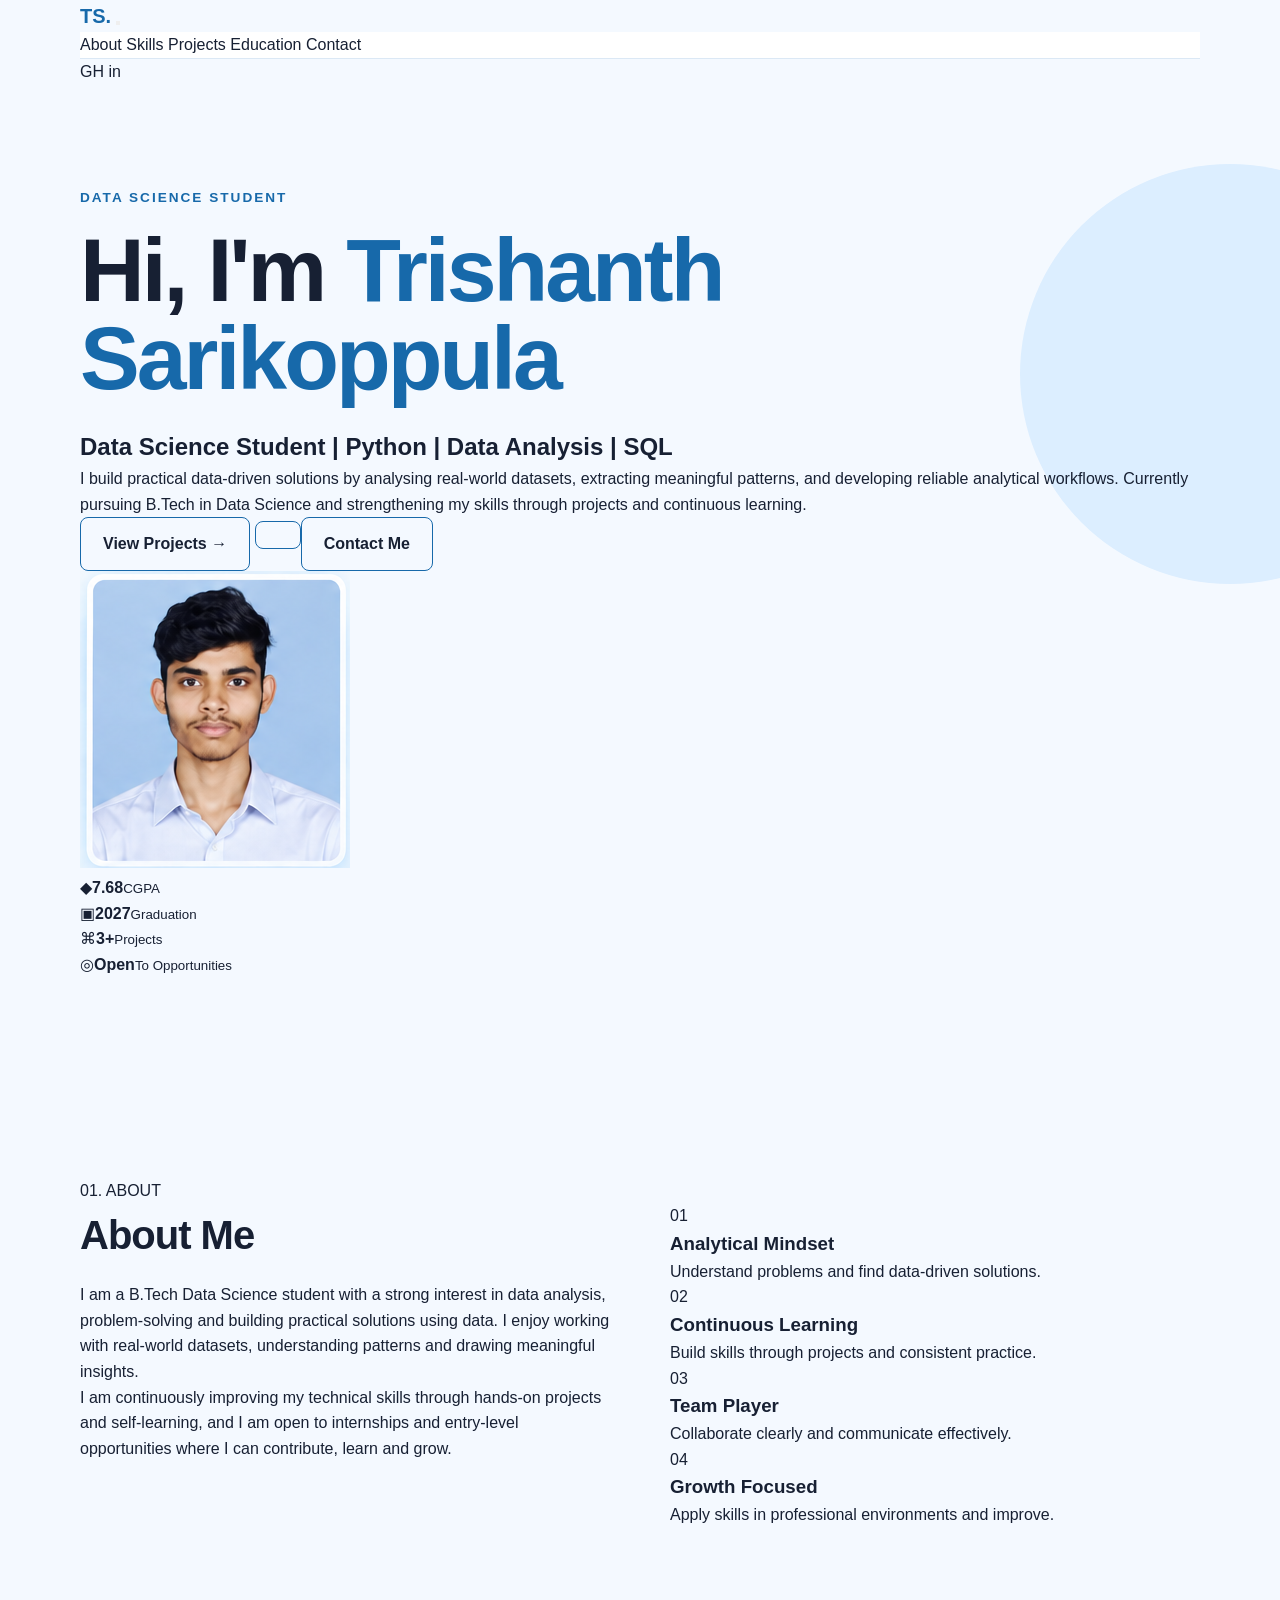
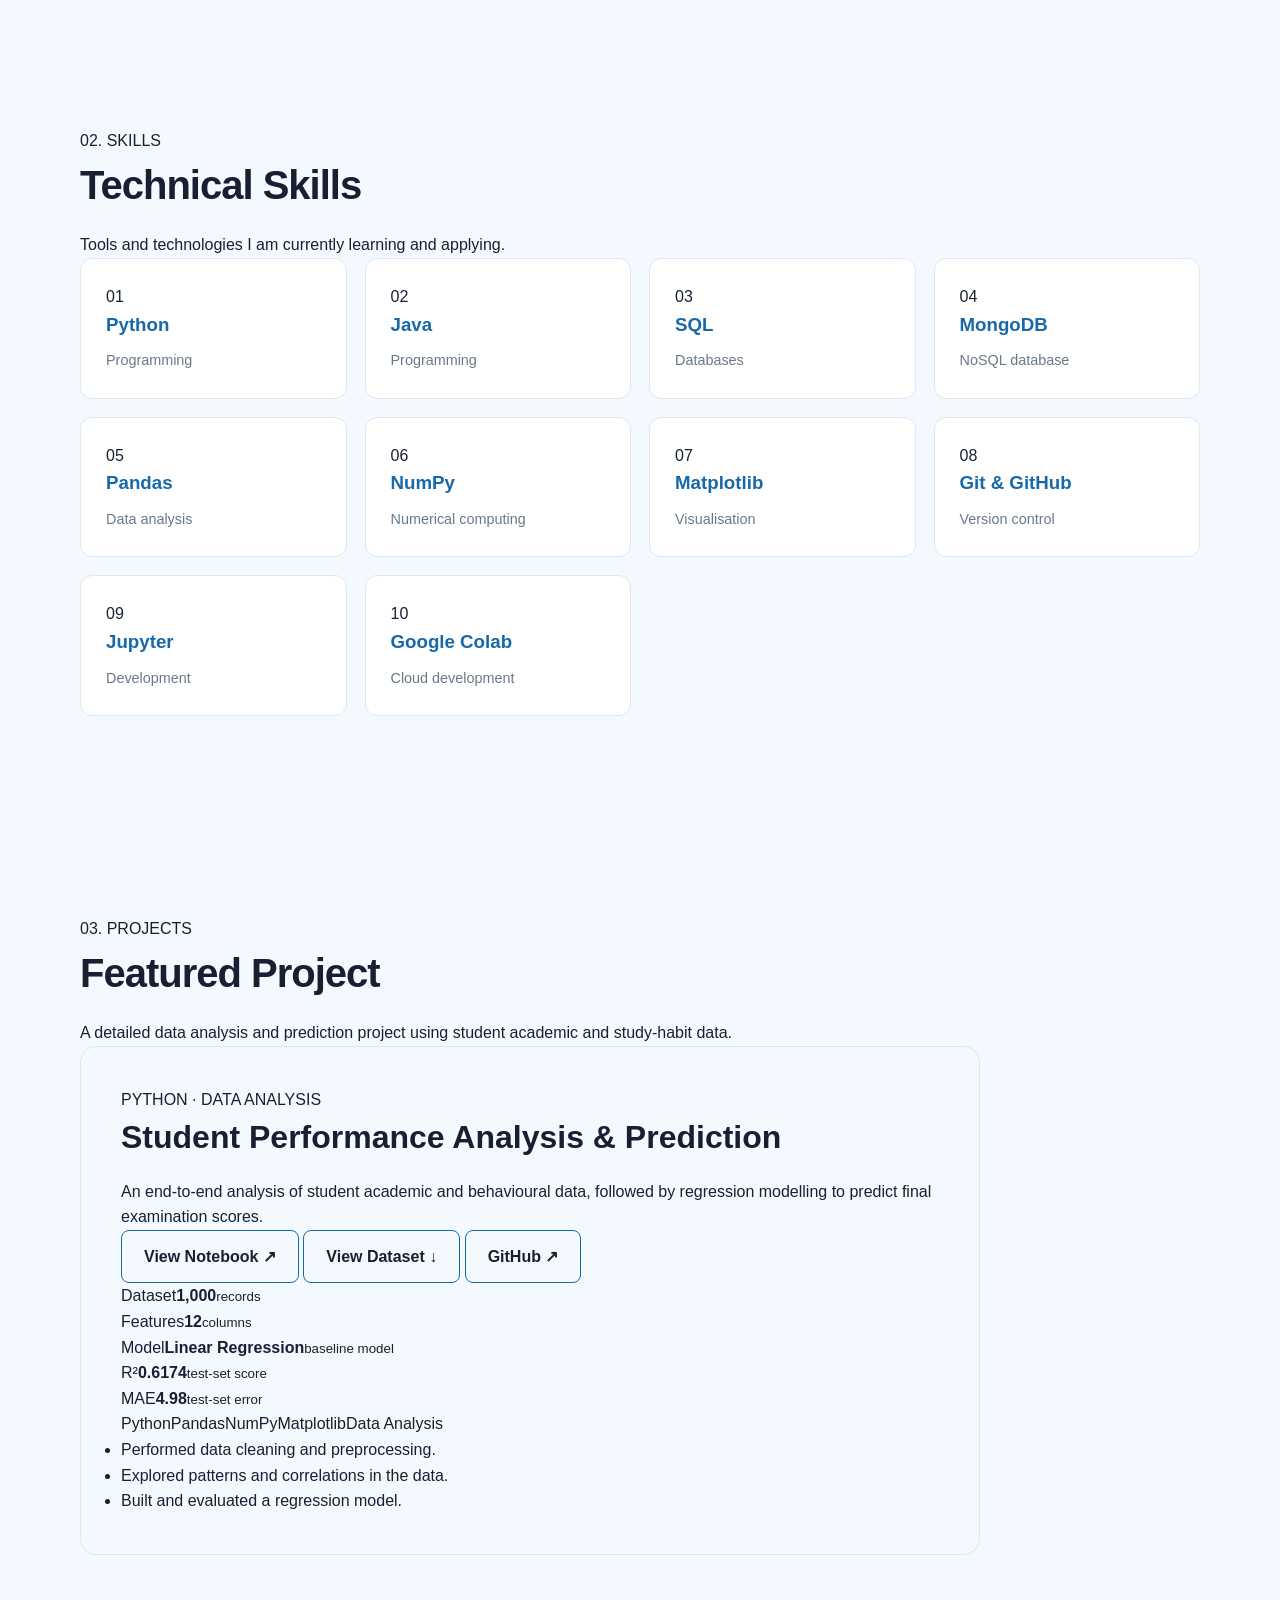
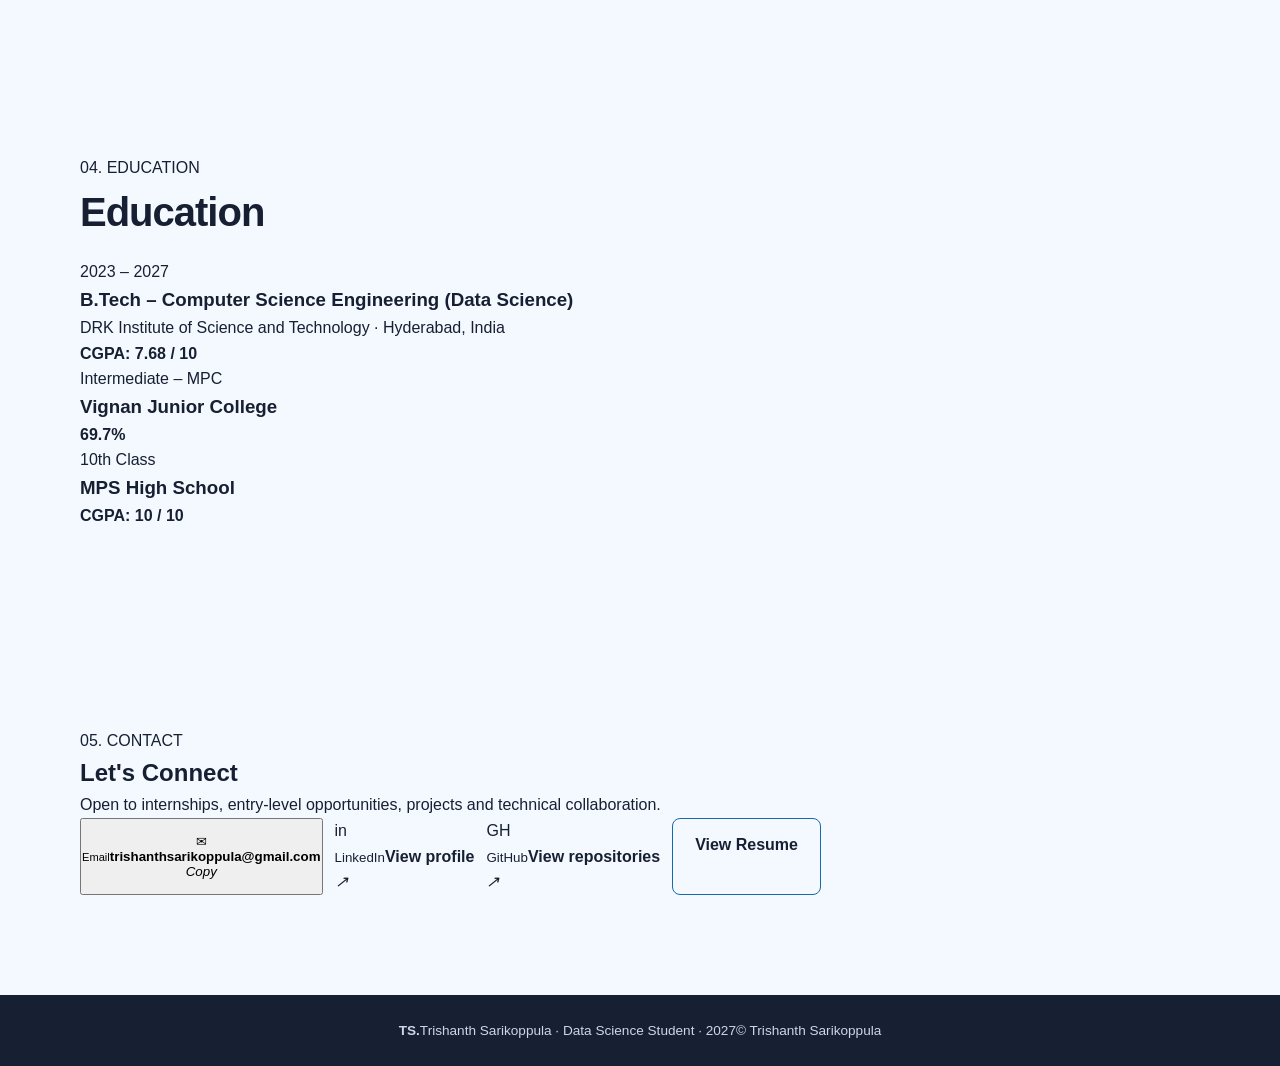
==== commit 65a81cf7: "Update index.html" ====
--- a/index.html
+++ b/index.html
@@ -153,7 +153,7 @@
           <button class="contact-card" id="copyEmail" type="button"><span>✉</span><div><small>Email</small><strong>trishanthsarikoppula@gmail.com</strong></div><em>Copy</em></button>
           <a class="contact-card" href="https://www.linkedin.com/in/trishanth-sarikoppula-138904374" target="_blank" rel="noopener"><span>in</span><div><small>LinkedIn</small><strong>View profile</strong></div><em>↗</em></a>
           <a class="contact-card" href="https://github.com/trishanthsarikoppula-create" target="_blank" rel="noopener"><span>GH</span><div><small>GitHub</small><strong>View repositories</strong></div><em>↗</em></a>
-          <a class="btn primary resume-final" href="resume.pdf" download>Download Resume ↓</a>
+          <a class="btn primary <a href="resume-view.html" class="btn ...">View Resume</a>
         </div>
       </div>
     </section>
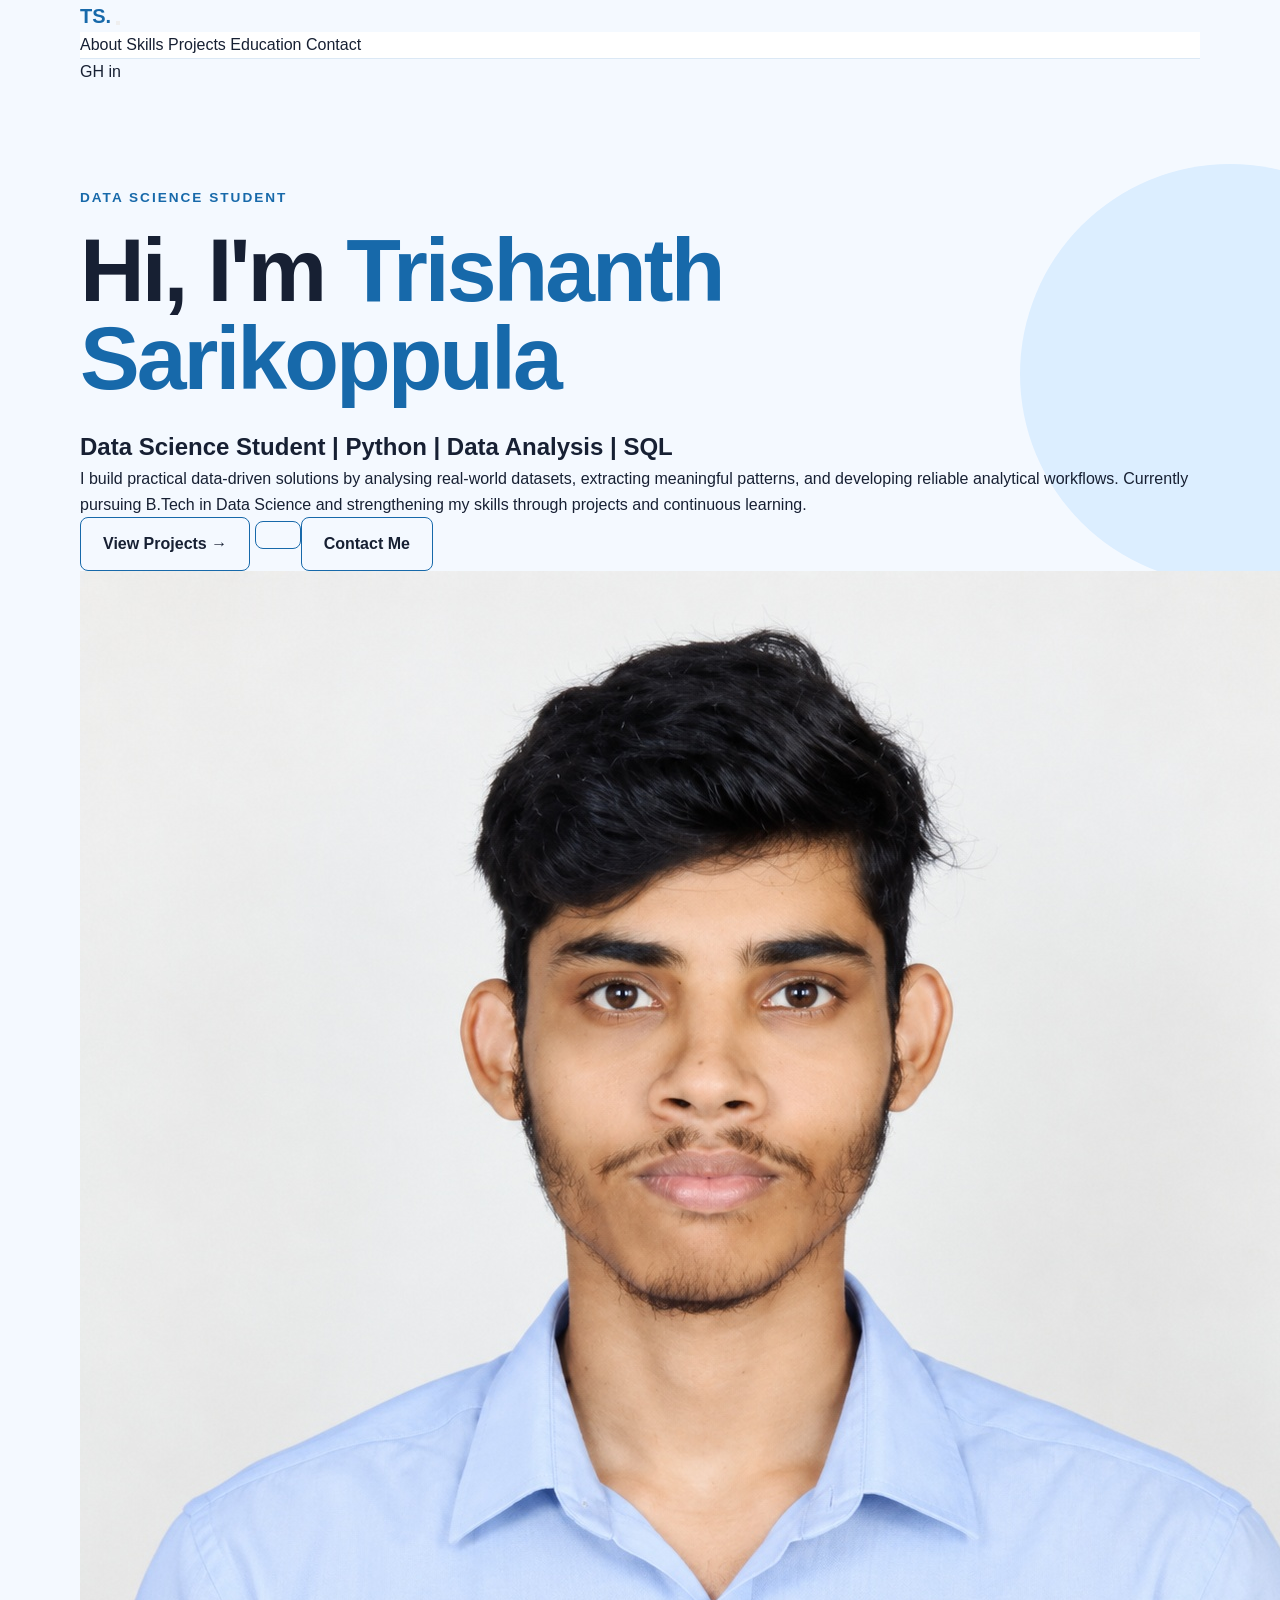
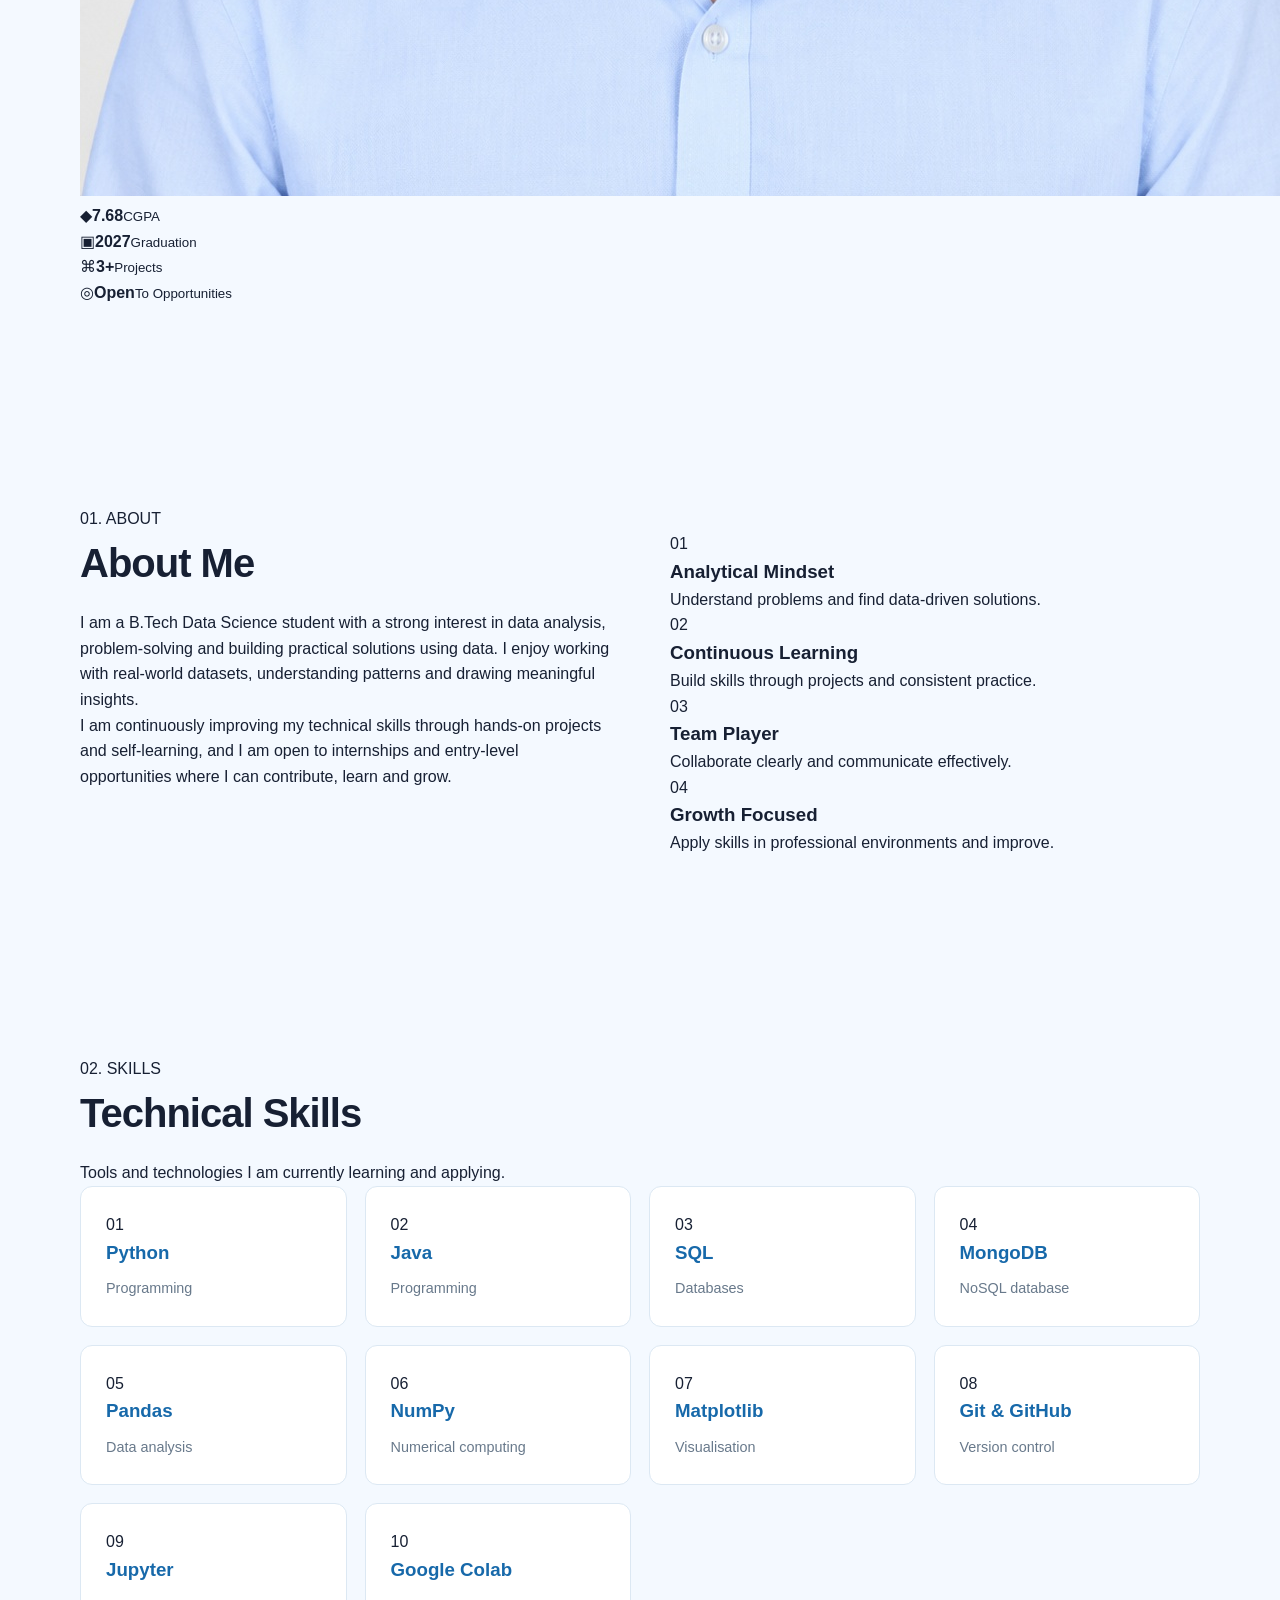
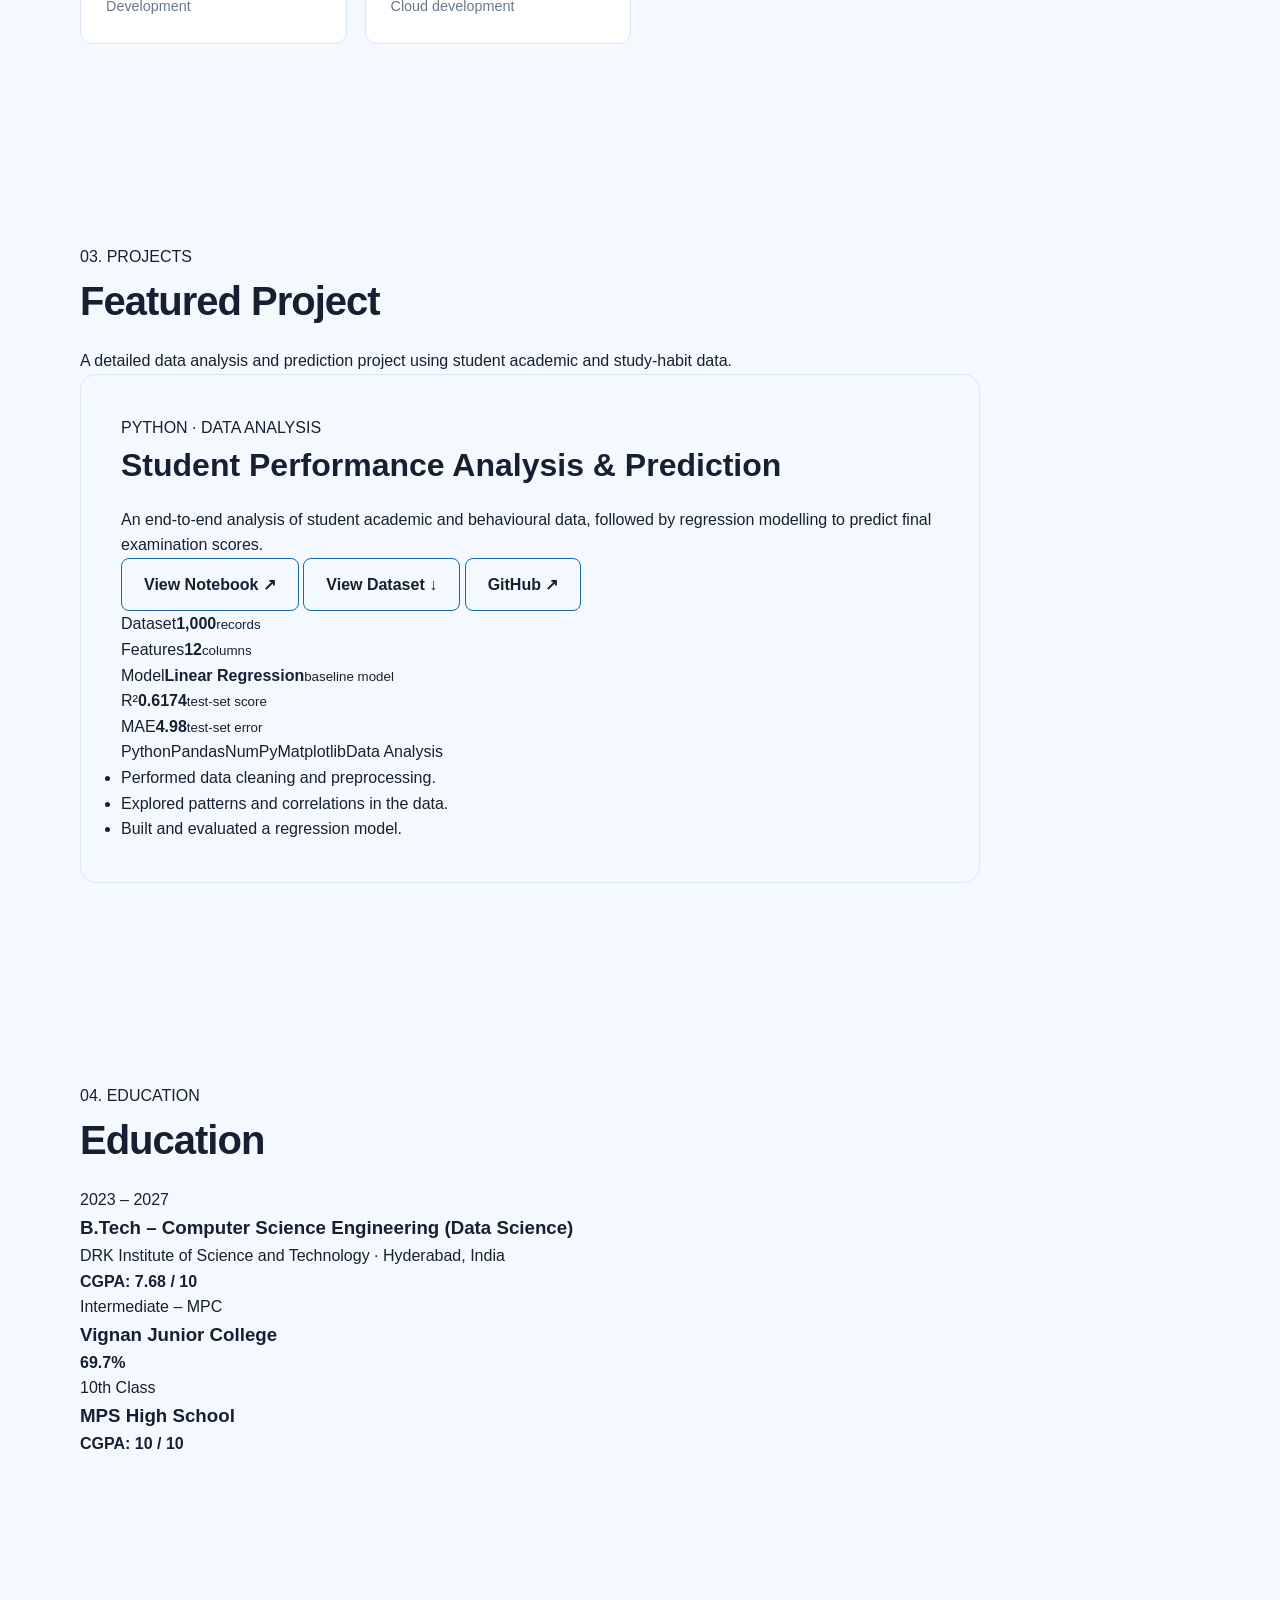
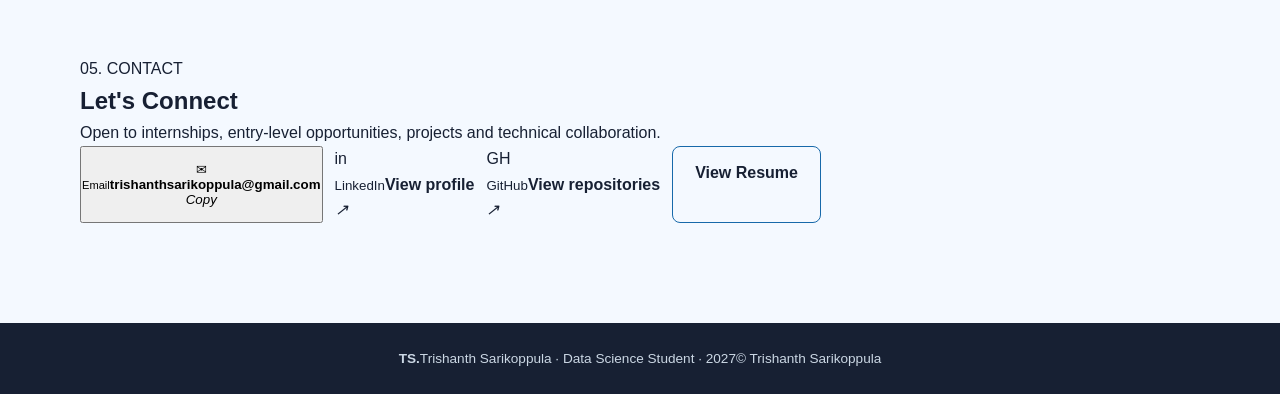
==== commit db92977b: "Update index.html" ====
--- a/index.html
+++ b/index.html
@@ -50,7 +50,7 @@
         </div>
 
         <div class="hero-photo reveal delay-1">
-          <div class="photo-frame"><img src="assets/profile.png" alt="Professional profile portrait of Trishanth Sarikoppula"></div>
+          <div class="photo-frame"><img src="assets/profile.jpg" alt="Professional profile portrait of Trishanth Sarikoppula"></div>
         </div>
 
         <div class="stats reveal delay-2">
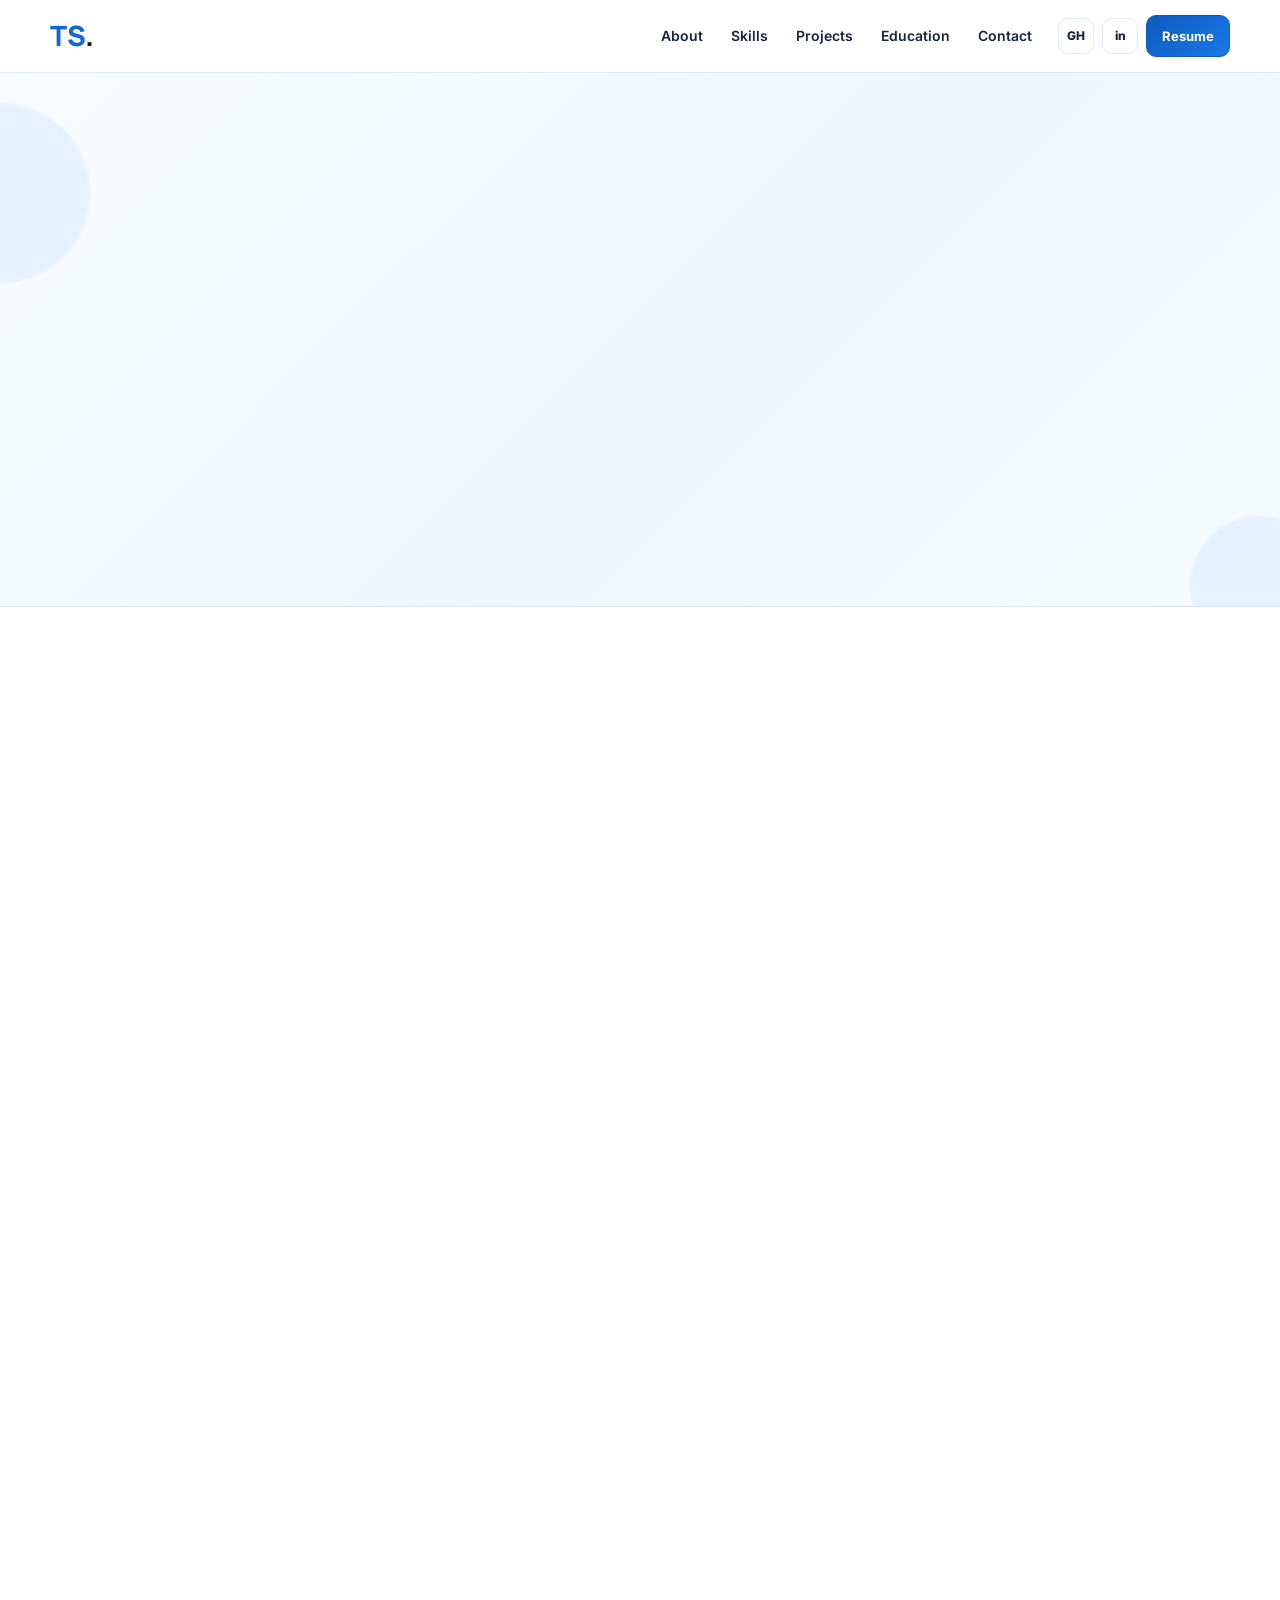
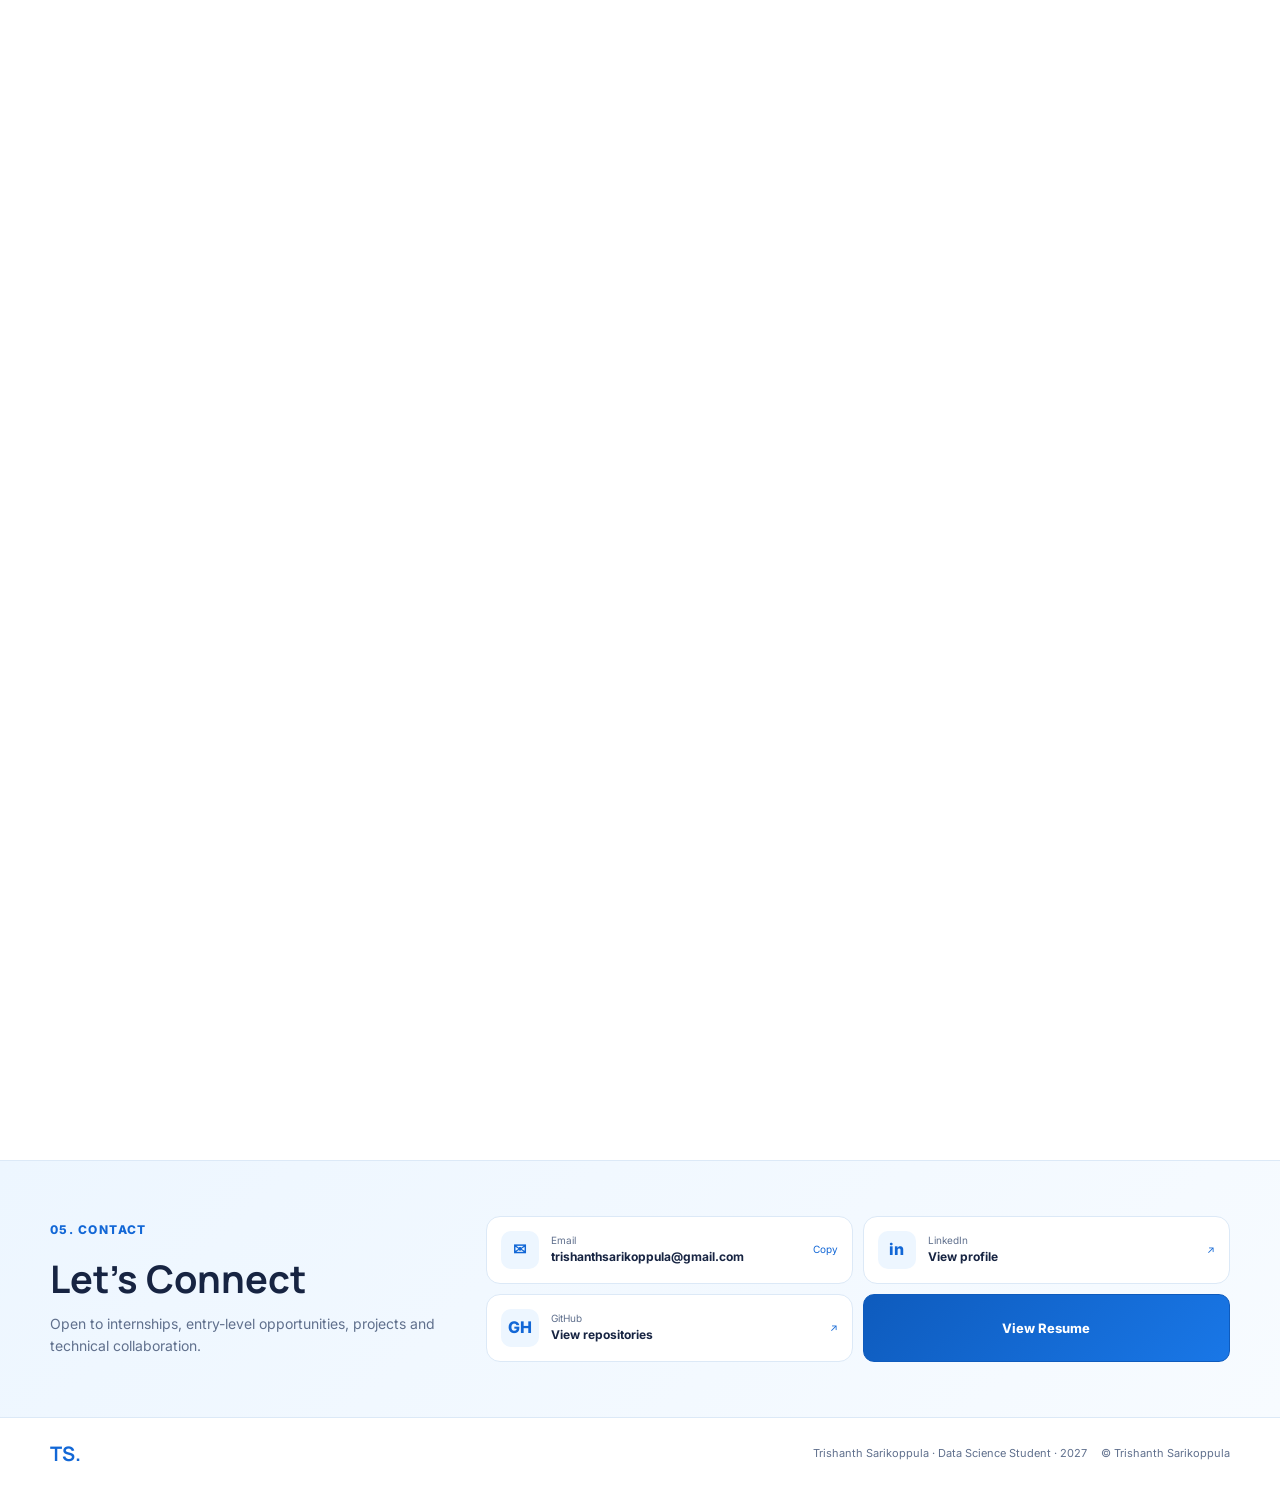
==== commit c94e9815: "Update index.html" ====
--- a/index.html
+++ b/index.html
@@ -28,7 +28,7 @@
       <div class="nav-actions">
         <a class="mini-link" href="https://github.com/trishanthsarikoppula-create" target="_blank" rel="noopener" aria-label="GitHub">GH</a>
         <a class="mini-link" href="https://www.linkedin.com/in/trishanth-sarikoppula-138904374" target="_blank" rel="noopener" aria-label="LinkedIn">in</a>
-        <a class="nav-resume" href="resume-view.html"</a>
+        <a class="nav-resume" href="resume-view.html">Resume</a>
       </div>
     </div>
   </header>
@@ -44,7 +44,7 @@
           <p class="hero-lead">I build practical data-driven solutions by analysing real-world datasets, extracting meaningful patterns, and developing reliable analytical workflows. Currently pursuing B.Tech in Data Science and strengthening my skills through projects and continuous learning.</p>
           <div class="hero-actions">
             <a class="btn primary" href="#projects">View Projects <span>→</span></a>
-            <a class="btn secondary"href="resume-view.html"</a>
+            <a class="btn secondary" href="resume-view.html">View Resume</a>
             <a class="btn ghost" href="mailto:trishanthsarikoppula@gmail.com">Contact Me</a>
           </div>
         </div>
--- a/style.css
+++ b/style.css
@@ -1,494 +1,2 @@
-/* =========================
-   RESET
-========================= */
-
-* {
-    margin: 0;
-    padding: 0;
-    box-sizing: border-box;
-}
-
-html {
-    scroll-behavior: smooth;
-}
-
-body {
-    font-family: Arial, Helvetica, sans-serif;
-    background: #f4f9ff;
-    color: #172033;
-    line-height: 1.6;
-}
-
-a {
-    text-decoration: none;
-    color: inherit;
-}
-
-.container {
-    width: min(1120px, 90%);
-    margin: auto;
-}
-
-
-/* =========================
-   NAVIGATION
-========================= */
-
-nav {
-    position: sticky;
-    top: 0;
-    z-index: 100;
-    background: rgba(255, 255, 255, 0.94);
-    border-bottom: 1px solid #dbe8f5;
-    backdrop-filter: blur(10px);
-}
-
-.nav-inner {
-    height: 72px;
-    display: flex;
-    align-items: center;
-    justify-content: space-between;
-}
-
-.logo {
-    font-size: 1.25rem;
-    font-weight: 800;
-    color: #1769aa;
-}
-
-.nav-links {
-    display: flex;
-    gap: 28px;
-    list-style: none;
-}
-
-.nav-links a {
-    font-size: 0.95rem;
-    color: #44546a;
-    transition: color 0.2s ease;
-}
-
-.nav-links a:hover {
-    color: #1769aa;
-}
-
-
-/* =========================
-   HERO
-========================= */
-
-.hero {
-    min-height: 88vh;
-    display: flex;
-    align-items: center;
-    position: relative;
-    overflow: hidden;
-}
-
-.hero::before {
-    content: "";
-    position: absolute;
-    width: 420px;
-    height: 420px;
-    border-radius: 50%;
-    background: #dceeff;
-    right: -160px;
-    top: 80px;
-    z-index: -1;
-}
-
-.hero-content {
-    max-width: 800px;
-    animation: fadeUp 0.8s ease both;
-}
-
-.eyebrow {
-    display: inline-block;
-    color: #1769aa;
-    font-size: 0.85rem;
-    font-weight: 700;
-    letter-spacing: 2px;
-    margin-bottom: 18px;
-}
-
-h1 {
-    font-size: clamp(3rem, 7vw, 5.8rem);
-    line-height: 0.98;
-    letter-spacing: -3px;
-    margin-bottom: 25px;
-}
-
-h1 span {
-    color: #1769aa;
-}
-
-.hero-description {
-    max-width: 680px;
-    color: #596b80;
-    font-size: 1.15rem;
-    margin-bottom: 32px;
-}
-
-.buttons {
-    display: flex;
-    gap: 14px;
-    flex-wrap: wrap;
-}
-
-.btn {
-    display: inline-block;
-    padding: 13px 22px;
-    border-radius: 8px;
-    font-weight: 700;
-    border: 1px solid #1769aa;
-    transition:
-        transform 0.2s ease,
-        box-shadow 0.2s ease;
-}
-
-.btn:hover {
-    transform: translateY(-2px);
-}
-
-.btn-primary {
-    background: #1769aa;
-    color: white;
-    box-shadow: 0 8px 22px rgba(23, 105, 170, 0.18);
-}
-
-.btn-secondary {
-    background: white;
-    color: #1769aa;
-}
-
-
-/* =========================
-   SECTIONS
-========================= */
-
-section {
-    padding: 100px 0;
-}
-
-.section-number {
-    color: #1769aa;
-    font-size: 0.8rem;
-    font-weight: 800;
-    letter-spacing: 2px;
-    margin-bottom: 10px;
-}
-
-.section-title {
-    font-size: 2.5rem;
-    margin-bottom: 15px;
-    letter-spacing: -1px;
-}
-
-.section-intro {
-    color: #66788c;
-    max-width: 650px;
-    margin-bottom: 45px;
-}
-
-
-/* =========================
-   ABOUT
-========================= */
-
-.about {
-    background: white;
-}
-
-.about-grid {
-    display: grid;
-    grid-template-columns: 1fr 1fr;
-    gap: 60px;
-    align-items: start;
-}
-
-.about-text p {
-    margin-bottom: 18px;
-    color: #56687c;
-}
-
-.facts {
-    display: grid;
-    gap: 15px;
-}
-
-.fact {
-    padding: 20px;
-    background: #f4f9ff;
-    border: 1px solid #dceaf7;
-    border-radius: 10px;
-}
-
-.fact strong {
-    display: block;
-    font-size: 1.4rem;
-    color: #1769aa;
-}
-
-.fact span {
-    color: #697b8e;
-    font-size: 0.9rem;
-}
-
-
-/* =========================
-   SKILLS
-========================= */
-
-.skills-grid {
-    display: grid;
-    grid-template-columns: repeat(4, 1fr);
-    gap: 18px;
-}
-
-.skill-card {
-    background: white;
-    border: 1px solid #dce8f3;
-    padding: 25px;
-    border-radius: 12px;
-
-    transition:
-        transform 0.2s ease,
-        box-shadow 0.2s ease;
-}
-
-.skill-card:hover {
-    transform: translateY(-4px);
-    box-shadow: 0 12px 30px rgba(50, 90, 120, 0.08);
-}
-
-.skill-card h3 {
-    margin-bottom: 10px;
-    color: #1769aa;
-}
-
-.skill-card p {
-    color: #68798b;
-    font-size: 0.9rem;
-}
-
-
-/* =========================
-   PROJECT
-========================= */
-
-.project-section {
-    background: white;
-}
-
-.project-card {
-    background: #f4f9ff;
-    border: 1px solid #d7e7f5;
-    border-radius: 16px;
-    padding: 40px;
-    max-width: 900px;
-}
-
-.project-label {
-    color: #1769aa;
-    font-size: 0.8rem;
-    font-weight: 800;
-    letter-spacing: 1.5px;
-    margin-bottom: 10px;
-}
-
-.project-card h3 {
-    font-size: 2rem;
-    margin-bottom: 15px;
-}
-
-.project-card > p {
-    color: #5d6f82;
-    margin-bottom: 25px;
-}
-
-.project-stats {
-    display: grid;
-    grid-template-columns: repeat(4, 1fr);
-    gap: 12px;
-    margin-bottom: 30px;
-}
-
-.stat {
-    background: white;
-    padding: 18px;
-    border-radius: 9px;
-    border: 1px solid #dce8f3;
-}
-
-.stat strong {
-    display: block;
-    color: #1769aa;
-    font-size: 1.15rem;
-}
-
-.stat span {
-    font-size: 0.78rem;
-    color: #728397;
-}
-
-.tech-stack {
-    display: flex;
-    flex-wrap: wrap;
-    gap: 8px;
-    margin-bottom: 30px;
-}
-
-.tag {
-    background: #e1f0ff;
-    color: #1769aa;
-    padding: 7px 12px;
-    border-radius: 20px;
-    font-size: 0.8rem;
-    font-weight: 700;
-}
-
-
-/* =========================
-   EDUCATION
-========================= */
-
-.education-card {
-    background: white;
-    border: 1px solid #dce8f3;
-    padding: 30px;
-    border-radius: 12px;
-    max-width: 800px;
-}
-
-.education-card h3 {
-    margin-bottom: 5px;
-}
-
-.education-card p {
-    color: #66788c;
-}
-
-
-/* =========================
-   CONTACT
-========================= */
-
-.contact {
-    background: #eaf5ff;
-}
-
-.contact-box {
-    max-width: 750px;
-}
-
-.contact-box p {
-    color: #5e7185;
-    margin-bottom: 25px;
-}
-
-.contact-links {
-    display: flex;
-    gap: 12px;
-    flex-wrap: wrap;
-}
-
-.contact-link {
-    background: white;
-    border: 1px solid #cfe1f0;
-    padding: 12px 18px;
-    border-radius: 8px;
-    color: #1769aa;
-    font-weight: 700;
-
-    transition:
-        transform 0.2s ease,
-        box-shadow 0.2s ease;
-}
-
-.contact-link:hover {
-    transform: translateY(-2px);
-    box-shadow: 0 8px 20px rgba(40, 80, 110, 0.08);
-}
-
-
-/* =========================
-   FOOTER
-========================= */
-
-footer {
-    padding: 25px 0;
-    background: #172033;
-    color: #cbd7e4;
-    text-align: center;
-    font-size: 0.85rem;
-}
-
-
-/* =========================
-   LOW-KEY ANIMATION
-========================= */
-
-@keyframes fadeUp {
-    from {
-        opacity: 0;
-        transform: translateY(15px);
-    }
-
-    to {
-        opacity: 1;
-        transform: translateY(0);
-    }
-}
-
-
-/* =========================
-   RESPONSIVE
-========================= */
-
-@media (max-width: 800px) {
-
-    .nav-links {
-        display: none;
-    }
-
-    .hero {
-        min-height: 80vh;
-    }
-
-    .about-grid {
-        grid-template-columns: 1fr;
-        gap: 35px;
-    }
-
-    .skills-grid {
-        grid-template-columns: 1fr 1fr;
-    }
-
-    .project-stats {
-        grid-template-columns: 1fr 1fr;
-    }
-
-    section {
-        padding: 75px 0;
-    }
-}
-
-
-@media (max-width: 500px) {
-
-    h1 {
-        font-size: 3rem;
-    }
-
-    .skills-grid {
-        grid-template-columns: 1fr;
-    }
-
-    .project-stats {
-        grid-template-columns: 1fr;
-    }
-
-    .project-card {
-        padding: 25px;
-    }
-}
+:root{--navy:#0b1838;--blue:#1267d6;--blue2:#1d7df2;--pale:#edf6ff;--line:#dce9f7;--text:#172442;--muted:#60708d;--white:#fff;--shadow:0 14px 40px rgba(26,82,142,.08);--radius:20px}
+*{box-sizing:border-box;margin:0;padding:0}html{scroll-behavior:smooth}body{font-family:Inter,Arial,sans-serif;color:var(--text);background:#fff;line-height:1.55;overflow-x:hidden}a{text-decoration:none;color:inherit}.container{width:min(1180px,calc(100% - 40px));margin:auto}.site-header{position:sticky;top:0;z-index:100;background:rgba(255,255,255,.9);backdrop-filter:blur(14px);border-bottom:1px solid rgba(220,233,247,.9)}.nav-wrap{height:72px;display:flex;align-items:center;gap:26px}.logo{font-family:Manrope;font-size:28px;font-weight:800;color:var(--blue);margin-right:auto}.logo span{color:#0b1838}nav{display:flex;gap:28px;font-size:14px;font-weight:600}nav a{transition:.2s}nav a:hover{color:var(--blue)}.nav-actions{display:flex;align-items:center;gap:8px}.mini-link{width:36px;height:36px;border:1px solid var(--line);border-radius:10px;display:grid;place-items:center;font-size:12px;font-weight:800;background:#fff}.nav-resume,.btn.primary{background:linear-gradient(135deg,#0e5bbd,#1977e7);color:#fff;border:1px solid #0e5bbd}.nav-resume{padding:10px 15px;border-radius:10px;font-size:13px;font-weight:700}.menu-btn{display:none;border:0;background:none}.hero{position:relative;overflow:hidden;background:linear-gradient(135deg,#f9fcff 0%,#edf6ff 55%,#f7fbff 100%);padding:72px 0 66px;border-bottom:1px solid var(--line)}.hero-grid{display:grid;grid-template-columns:1.2fr .62fr .7fr;gap:42px;align-items:center}.eyebrow,.section-label,.project-kicker{font-size:12px;letter-spacing:.12em;font-weight:800;color:var(--blue)}.eyebrow{display:flex;align-items:center;gap:8px;margin-bottom:15px}.eyebrow span{width:7px;height:7px;background:var(--blue);border-radius:50%}.hero h1{font-family:Manrope;font-size:clamp(40px,5vw,68px);line-height:1.04;letter-spacing:-.04em;margin-bottom:12px;color:var(--navy)}.hero h1 span{color:var(--blue)}.hero h2{font-size:20px;line-height:1.35;margin-bottom:18px}.hero h2{font-weight:500;color:#0b1838 !important}.hero-lead{max-width:690px;color:var(--muted);font-size:16px}.hero-actions{display:flex;flex-wrap:wrap;gap:10px;margin-top:26px}.btn{display:inline-flex;align-items:center;justify-content:center;min-height:46px;padding:0 18px;border-radius:11px;font-size:13px;font-weight:750;border:1px solid var(--line);transition:transform .2s,box-shadow .2s,background .2s}.btn:hover,.nav-resume:hover{transform:translateY(-2px);box-shadow:0 8px 22px rgba(18,103,214,.15)}.btn.secondary{background:#fff;color:var(--navy)}.btn.ghost{background:transparent;color:var(--navy)}.hero-photo{display:flex;justify-content:center}.photo-frame{width:min(270px,100%);aspect-ratio:1/1.1;border-radius:22px;padding:7px;background:#fff;border:1px solid #d4e7fb;box-shadow:var(--shadow)}.photo-frame img{width:100%;height:100%;display:block;object-fit:cover;border-radius:17px}.stats{display:grid;grid-template-columns:1fr 1fr;gap:14px}.stat-card{background:rgba(255,255,255,.9);border:1px solid var(--line);border-radius:16px;padding:20px;box-shadow:0 10px 28px rgba(42,89,140,.05)}.stat-icon{display:block;color:var(--blue);font-size:18px;margin-bottom:8px}.stat-card strong{display:block;font-family:Manrope;font-size:26px;color:var(--navy)}.stat-card small{color:var(--muted)}.hero-orb{position:absolute;border-radius:50%;background:#cfe7ff;opacity:.42;filter:blur(1px)}.orb-one{width:180px;height:180px;left:-90px;top:30px}.orb-two{width:140px;height:140px;right:-50px;bottom:-50px}.section{padding:86px 0}.section-label{margin-bottom:10px}.section-title{font-family:Manrope;font-size:42px;line-height:1.1;letter-spacing:-.035em;color:var(--navy);margin-bottom:20px}.body-copy{color:var(--muted);font-size:15px;max-width:650px;margin-bottom:14px}.about-grid{display:grid;grid-template-columns:1fr 1fr;gap:60px;align-items:start}.principles{display:grid;grid-template-columns:1fr 1fr;gap:14px}.principles article{border:1px solid var(--line);border-radius:16px;padding:20px;background:#fff;box-shadow:var(--shadow)}.principles span,.skill-number{font-size:11px;font-weight:800;color:var(--blue);letter-spacing:.08em}.principles h3{font-size:15px;margin:8px 0}.principles p{font-size:13px;color:var(--muted)}.skills-section{background:var(--pale);border-top:1px solid #e3effb;border-bottom:1px solid #e3effb}.muted{color:var(--muted);font-size:14px}.skills-grid{display:grid;grid-template-columns:repeat(5,1fr);gap:12px;margin-top:28px}.skill-card{background:#fff;border:1px solid var(--line);border-radius:16px;padding:20px;min-height:130px;box-shadow:0 8px 25px rgba(42,89,140,.045);transition:.2s}.skill-card:hover{transform:translateY(-3px);box-shadow:0 12px 30px rgba(42,89,140,.09)}.skill-card h3{margin-top:20px;font-size:16px}.skill-card p{font-size:12px;color:var(--muted);margin-top:3px}.project-layout{display:grid;grid-template-columns:.28fr 1fr;gap:28px;align-items:start}.project-intro .body-copy{max-width:260px}.project-card{border:1px solid var(--line);border-radius:20px;padding:26px;background:#fff;box-shadow:var(--shadow)}.project-top{display:flex;justify-content:space-between;gap:24px}.project-kicker{font-size:10px}.project-card h3{font-family:Manrope;font-size:25px;color:var(--navy);margin:7px 0}.project-card p{color:var(--muted);font-size:14px;max-width:720px}.project-actions{display:flex;flex-wrap:wrap;justify-content:flex-end;gap:8px;align-content:start}.btn.small{min-height:40px;padding:0 13px;font-size:12px}.metrics{display:grid;grid-template-columns:repeat(5,1fr);border-top:1px solid var(--line);border-bottom:1px solid var(--line);margin:24px 0;padding:17px 0;gap:12px}.metrics div{padding-right:12px;border-right:1px solid var(--line)}.metrics div:last-child{border-right:0}.metrics span,.metrics small{display:block;color:var(--muted);font-size:11px}.metrics strong{display:block;color:var(--navy);font-size:19px;margin:4px 0}.project-bottom{display:grid;grid-template-columns:1fr .8fr;gap:30px}.tags{display:flex;flex-wrap:wrap;gap:7px;align-content:start}.tags span{padding:6px 10px;background:#edf6ff;border:1px solid #d9eaff;border-radius:999px;font-size:11px;color:#24578f}.project-bottom ul{list-style:none;display:grid;gap:7px}.project-bottom li{font-size:12px;color:var(--muted)}.project-bottom li::before{content:'›';color:var(--blue);font-weight:900;margin-right:8px}.education-section{background:#fbfdff}.education-grid{display:grid;grid-template-columns:1.6fr .7fr .7fr;gap:14px}.education-main,.education-small{position:relative;background:#fff;border:1px solid var(--line);border-radius:18px;padding:22px;box-shadow:var(--shadow)}.education-main{display:flex;gap:18px;align-items:flex-start}.edu-dot{width:10px;height:10px;border-radius:50%;background:var(--blue);margin-top:7px;box-shadow:0 0 0 6px #eaf4ff}.edu-date{font-size:11px;color:var(--blue);font-weight:800}.education h3,.education-main h3,.education-small h3{font-size:16px;margin:6px 0}.education-main p{color:var(--muted);font-size:12px}.badge{margin-left:auto;white-space:nowrap;background:#edf6ff;color:var(--blue);border-radius:999px;padding:6px 9px;font-size:11px}.education-small .badge{display:inline-block;margin-top:15px;margin-left:0}.contact-section{background:linear-gradient(135deg,#edf6ff,#f7fbff);padding:55px 0;border-top:1px solid var(--line)}.contact-wrap{display:grid;grid-template-columns:.7fr 1.3fr;gap:35px;align-items:center}.contact-wrap h2{font-family:Manrope;font-size:38px;margin:5px 0}.contact-wrap p{color:var(--muted);font-size:14px}.contact-links{display:grid;grid-template-columns:1fr 1fr;gap:10px}.contact-card{border:1px solid var(--line);background:#fff;border-radius:14px;padding:14px;display:flex;align-items:center;gap:12px;text-align:left;min-width:0}.contact-card>span{width:38px;height:38px;border-radius:10px;background:#edf6ff;color:var(--blue);display:grid;place-items:center;font-weight:800}.contact-card div{min-width:0;flex:1}.contact-card small,.contact-card strong{display:block}.contact-card small{font-size:10px;color:var(--muted)}.contact-card strong{font-size:12px;white-space:nowrap;overflow:hidden;text-overflow:ellipsis}.contact-card em{font-style:normal;font-size:10px;color:var(--blue)}.resume-final{grid-column:span 2}.contact-card button{font:inherit}button.contact-card{cursor:pointer;font:inherit;color:inherit}footer{padding:20px 0;background:#fff;border-top:1px solid var(--line)}.footer-wrap{display:flex;align-items:center;gap:14px;color:var(--muted);font-size:11px}.footer-wrap strong{font-family:Manrope;font-size:20px;color:var(--blue);margin-right:auto}.reveal{opacity:0;transform:translateY(12px);transition:opacity .55s ease,transform .55s ease}.reveal.visible{opacity:1;transform:none}.delay-1{transition-delay:.08s}.delay-2{transition-delay:.16s}@media(max-width:1050px){.hero-grid{grid-template-columns:1fr .65fr}.stats{grid-column:1/-1;grid-template-columns:repeat(4,1fr)}.skills-grid{grid-template-columns:repeat(4,1fr)}.project-layout{grid-template-columns:1fr}.project-intro .body-copy{max-width:600px}.education-grid{grid-template-columns:1fr 1fr}.education-main{grid-column:1/-1}.contact-wrap{grid-template-columns:1fr}.contact-links{grid-template-columns:1fr 1fr}}@media(max-width:760px){.container{width:min(100% - 28px,1180px)}.nav-wrap{height:64px}.menu-btn{display:flex;flex-direction:column;gap:4px;margin-left:auto}.menu-btn span{width:22px;height:2px;background:var(--navy)}nav{display:none;position:absolute;top:64px;left:14px;right:14px;background:#fff;border:1px solid var(--line);border-radius:14px;padding:14px;box-shadow:var(--shadow);flex-direction:column;gap:12px}.site-header.menu-open nav{display:flex}.nav-actions .mini-link,.nav-resume{display:none}.hero{padding:55px 0}.hero-grid{grid-template-columns:1fr}.hero-photo{order:-1;justify-content:flex-start}.photo-frame{width:210px}.stats{grid-template-columns:1fr 1fr}.section{padding:65px 0}.about-grid,.project-bottom{grid-template-columns:1fr}.principles{grid-template-columns:1fr 1fr}.skills-grid{grid-template-columns:repeat(2,1fr)}.project-top{flex-direction:column}.project-actions{justify-content:flex-start}.metrics{grid-template-columns:repeat(2,1fr)}.metrics div:nth-child(2),.metrics div:nth-child(4){border-right:0}.education-grid{grid-template-columns:1fr}.education-main{grid-column:auto}.contact-links{grid-template-columns:1fr}.resume-final{grid-column:auto}.footer-wrap{flex-wrap:wrap}.footer-wrap strong{margin-right:0;width:100%}}@media(max-width:440px){.hero h1{font-size:38px}.hero h2{font-size:17px}.hero-actions .btn{width:100%}.principles{grid-template-columns:1fr}.skills-grid{grid-template-columns:1fr 1fr}.metrics strong{font-size:16px}.contact-wrap h2{font-size:32px}}
